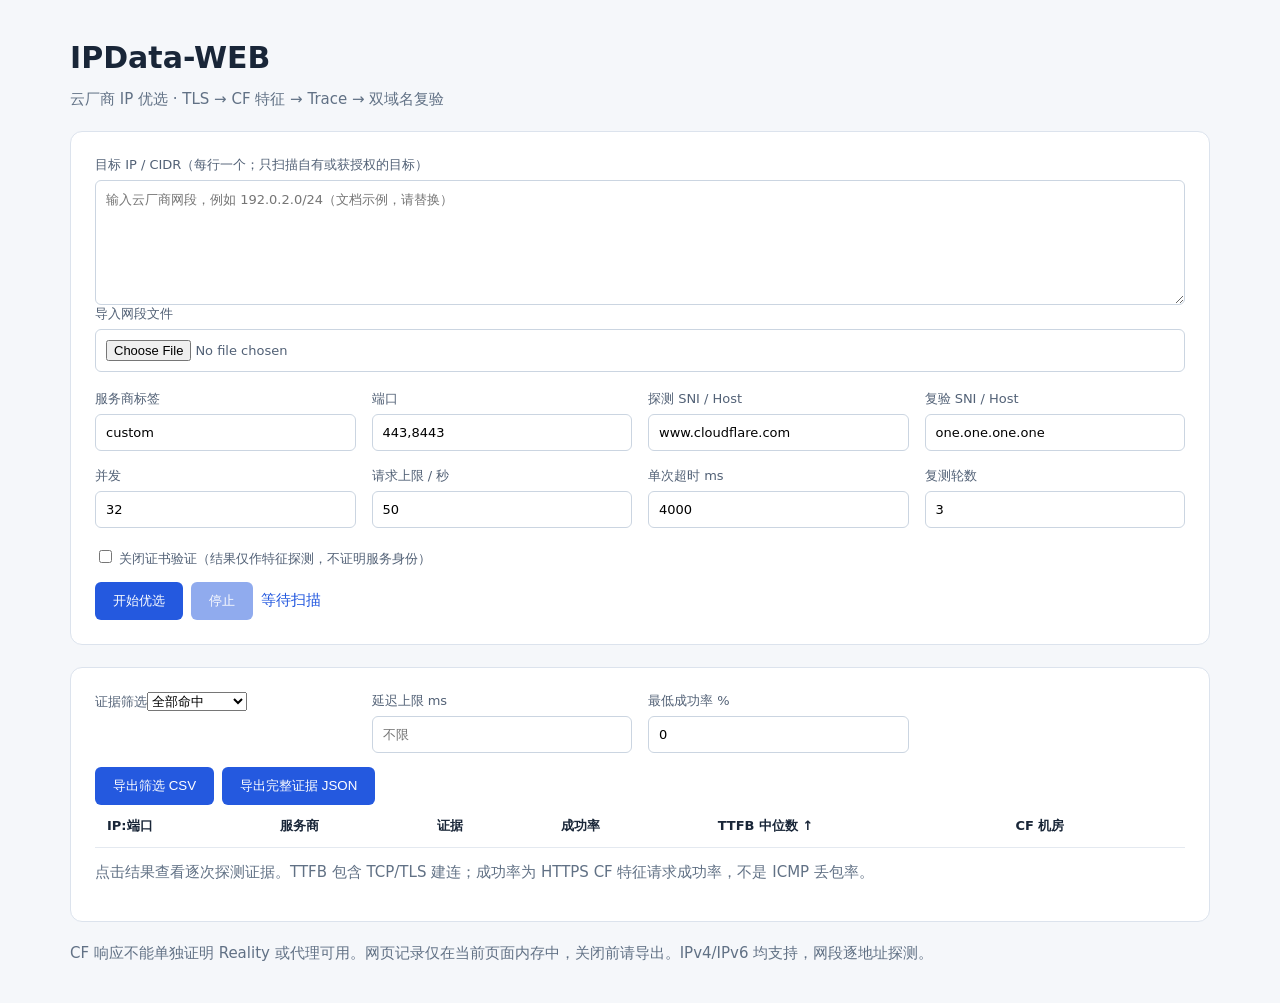
==== combined_refactor/cloud.html @ 5b3b6afc "Build independent Go cloud-provider IP optimizer with TLS CF evidence verification" ====
<!doctype html><html lang="zh-CN"><meta charset="utf-8"><meta name="viewport" content="width=device-width,initial-scale=1"><title>IPData-WEB 云厂商 IP 优选</title><style>
*{box-sizing:border-box}body{margin:0;background:#f5f7fa;color:#192638;font:15px system-ui}main{max-width:1180px;margin:40px auto;padding:0 20px}h1{margin-bottom:8px}p{color:#617185}section{background:white;border:1px solid #dce3ed;border-radius:12px;padding:24px;margin:22px 0}.grid{display:grid;grid-template-columns:repeat(4,1fr);gap:16px}label{display:block;font-size:13px;color:#526176}input,textarea{display:block;width:100%;padding:10px;margin-top:6px;border:1px solid #cbd5e1;border-radius:6px;font:inherit}textarea{height:125px}button{padding:10px 18px;border:0;border-radius:6px;background:#2459df;color:white;margin:14px 8px 0 0;cursor:pointer}button:disabled{opacity:.5;cursor:default}table{width:100%;border-collapse:collapse;font-size:13px}td,th{text-align:left;padding:12px;border-bottom:1px solid #e4e9f0}pre{white-space:pre-wrap;word-break:break-all}#status{color:#2459df} .scroll{overflow:auto}@media(max-width:750px){.grid{grid-template-columns:repeat(2,1fr)}main{margin:20px auto}}
</style><main><h1>IPData-WEB</h1><p>云厂商 IP 优选 · TLS → CF 特征 → Trace → 双域名复验</p><section><form id="form"><label>目标 IP / CIDR（每行一个；只扫描自有或获授权的目标）<textarea id="targets" required placeholder="输入云厂商网段，例如 192.0.2.0/24（文档示例，请替换）"></textarea></label><label>导入网段文件<input type="file" id="file" accept=".txt,.csv"></label><br><div class="grid">
<label>服务商标签<input id="provider" value="custom" list="providers"><datalist id="providers"><option>DMIT</option><option>搬瓦工</option><option>Vultr</option><option>AWS</option><option>Azure</option><option>自定义</option></datalist></label><label>端口<input id="ports" value="443,8443" required></label><label>探测 SNI / Host<input id="sni" value="www.cloudflare.com" required></label><label>复验 SNI / Host<input id="verify_sni" value="one.one.one.one"></label><label>并发<input id="concurrency" type="number" value="32" min="1" max="512"></label><label>请求上限 / 秒<input id="rate" type="number" value="50" min="1" max="2000"></label><label>单次超时 ms<input id="timeout_ms" type="number" value="4000" min="100" max="30000"></label><label>复测轮数<input id="rounds" type="number" value="3" min="1" max="10"></label></div><label style="margin-top:16px"><input style="display:inline;width:auto" id="insecure" type="checkbox"> 关闭证书验证（结果仅作特征探测，不证明服务身份）</label><button id="start">开始优选</button><button type="button" id="stop" disabled>停止</button><span id="status">等待扫描</span></form></section><section><div class="grid"><label>证据筛选<select id="filter"><option value="hits">全部命中</option><option value="dual_verified">双域名确认</option><option value="trace_valid">Trace 有效</option><option value="cf_headers">仅 CF 响应头</option><option value="all">全部记录</option></select></label><label>延迟上限 ms<input id="max" type="number" placeholder="不限"></label><label>最低成功率 %<input id="min" type="number" min="0" max="100" value="0"></label></div><button id="csv">导出筛选 CSV</button><button id="json">导出完整证据 JSON</button><div class="scroll"><table><thead><tr><th>IP:端口</th><th>服务商</th><th>证据</th><th>成功率</th><th>TTFB 中位数 ↑</th><th>CF 机房</th></tr></thead><tbody id="rows"></tbody></table></div><p>点击结果查看逐次探测证据。TTFB 包含 TCP/TLS 建连；成功率为 HTTPS CF 特征请求成功率，不是 ICMP 丢包率。</p><pre id="detail"></pre></section><p>CF 响应不能单独证明 Reality 或代理可用。网页记录仅在当前页面内存中，关闭前请导出。IPv4/IPv6 均支持，网段逐地址探测。</p></main><script>
const $=id=>document.getElementById(id);let data=[],controller,total=0,done=0,hits=0;const names={none:'未命中',cf_headers:'CF 响应头',trace_valid:'Trace 有效',dual_verified:'双域名确认'};
$('file').onchange=async()=>{if($('file').files[0])$('targets').value=await $('file').files[0].text()};
function filtered(){return data.filter(r=>($('filter').value==='all'||($('filter').value==='hits'?r.success>0:r.evidence===$('filter').value))&&(!$('max').value||(r.success>0&&r.median_ms<=+$('max').value))&&r.success/r.rounds*100>=+$('min').value).sort((a,b)=>b.success/b.rounds-a.success/a.rounds||a.median_ms-b.median_ms)}
function render(){const f=filtered();$('rows').replaceChildren();for(const r of f.slice(0,500)){const tr=document.createElement('tr');for(const val of [r.ip.includes(':')?'['+r.ip+']:'+r.port:r.ip+':'+r.port,r.provider,names[r.evidence],Math.round(r.success/r.rounds*100)+'%',r.success?r.median_ms.toFixed(1):'—',r.observations[0]?.colo||'—']){const td=document.createElement('td');td.textContent=val;tr.append(td)}tr.onclick=()=>$('detail').textContent=JSON.stringify(r,null,2);$('rows').append(tr)} }
for(const id of ['filter','max','min'])$(id).oninput=render;
$('stop').onclick=()=>controller?.abort();$('form').onsubmit=async e=>{e.preventDefault();const c={};for(const id of ['targets','ports','sni','verify_sni','provider'])c[id]=$(id).value.trim();for(const id of ['concurrency','rate','timeout_ms','rounds'])c[id]=+$(id).value;c.insecure=$('insecure').checked;controller=new AbortController();$('start').disabled=true;$('stop').disabled=false;data=[];done=hits=0;render();let timer=setInterval(render,1000);try{const res=await fetch('/api/scan',{method:'POST',headers:{'Content-Type':'application/json'},body:JSON.stringify(c),signal:controller.signal});if(!res.ok)throw Error(await res.text());const reader=res.body.getReader(),dec=new TextDecoder();let buf='',finished=false;while(true){const {value,done:end}=await reader.read();if(end)break;buf+=dec.decode(value,{stream:true});let i;while((i=buf.indexOf('\n'))>=0){const r=JSON.parse(buf.slice(0,i));buf=buf.slice(i+1);if(r.total)total=r.total;else if(r.done)finished=true;else{data.push(r);done++;if(r.success)hits++}$('status').textContent=`已测 ${done}/${total} · 命中 ${hits}`}}$('status').textContent+=(finished?' · 完成':' · 连接中断')}catch(e){$('status').textContent=e.name==='AbortError'?`已停止 · 保留 ${data.length} 条记录`:e.message}finally{clearInterval(timer);render();$('start').disabled=false;$('stop').disabled=true}};
function download(text,name,type){const u=URL.createObjectURL(new Blob([text],{type})),a=document.createElement('a');a.href=u;a.download=name;a.click();setTimeout(()=>URL.revokeObjectURL(u),1000)}
$('json').onclick=()=>download(JSON.stringify(data,null,2),'ipdata-evidence.json','application/json');$('csv').onclick=()=>{const q=x=>'"'+String(x).replace(/^[=+@-]/,"'$&").replaceAll('"','""')+'"';const lines=[['ip','port','provider','evidence','success','rounds','median_ms'],...filtered().map(r=>[r.ip,r.port,r.provider,r.evidence,r.success,r.rounds,r.median_ms])];download('\ufeff'+lines.map(r=>r.map(q).join(',')).join('\r\n'),'ipdata-results.csv','text/csv;charset=utf-8')};
</script></html>
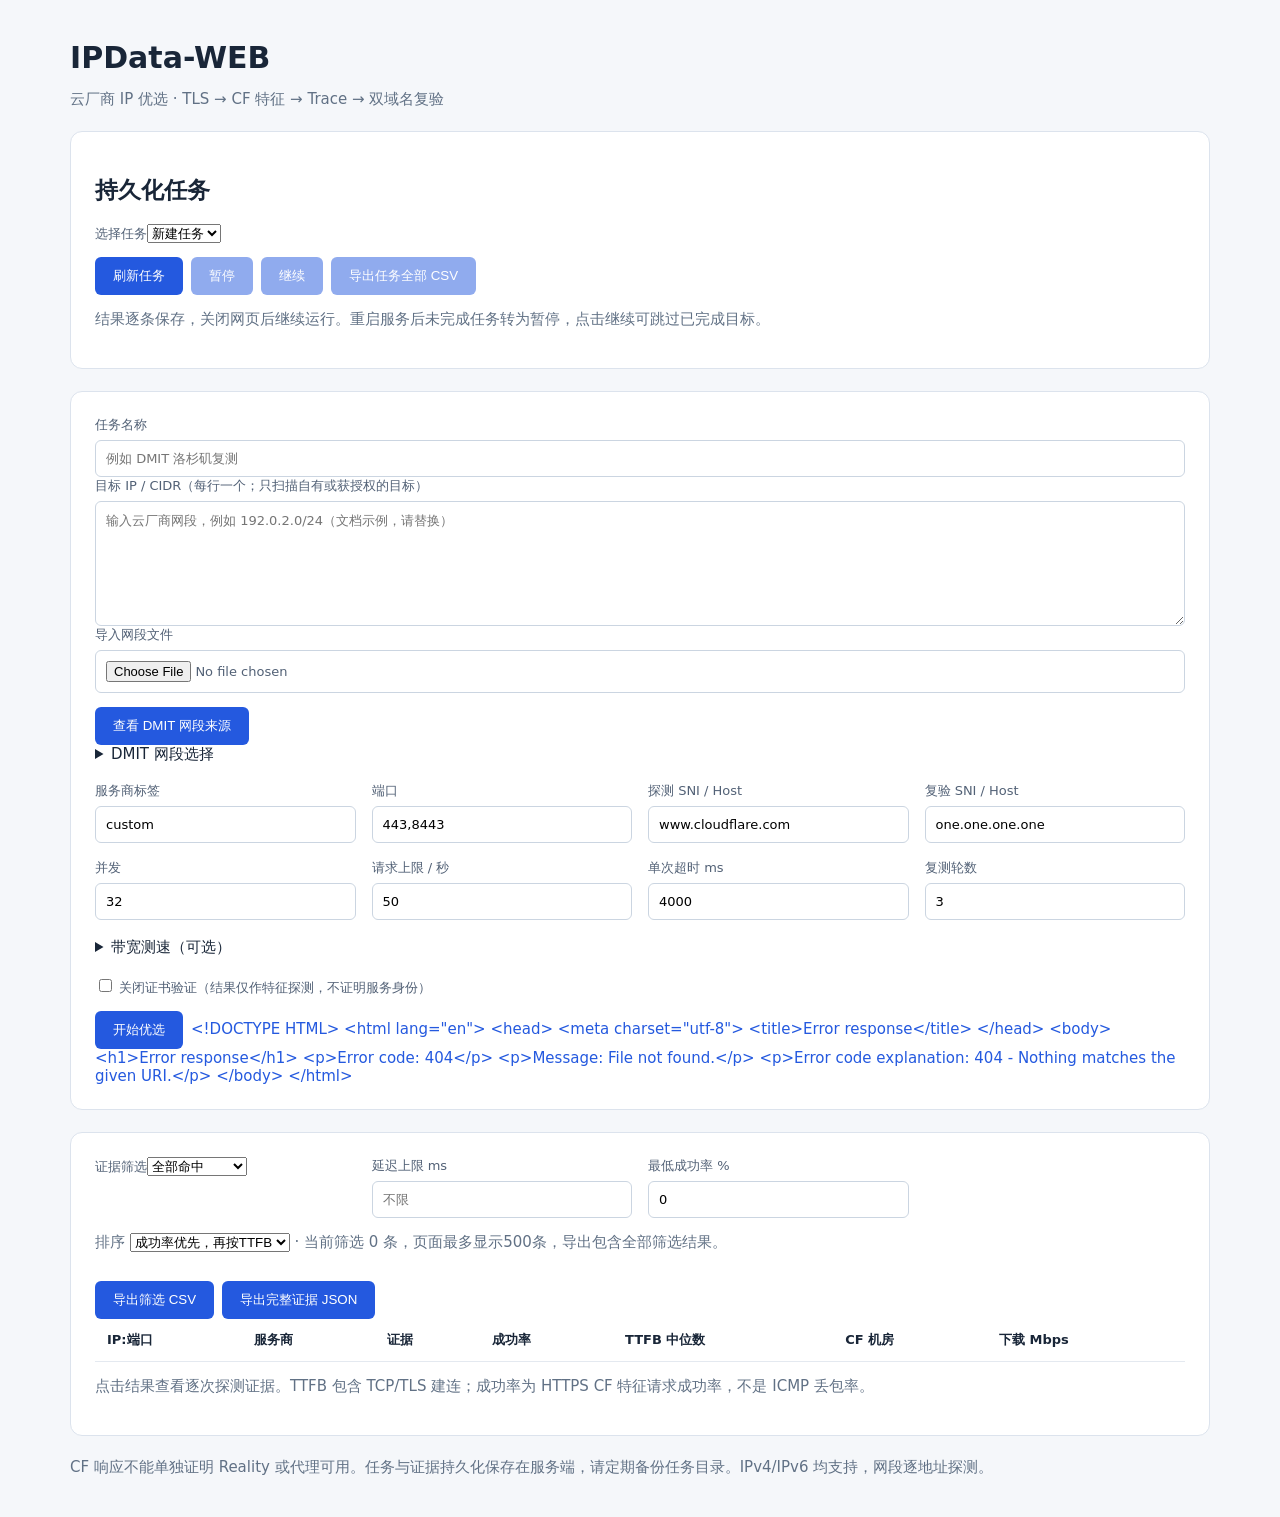
==== commit 834ba47c: "Add durable resumable tasks, bounded bandwidth tests, DMIT prefix sources and live validation report" ====
--- a/combined_refactor/cloud.html
+++ b/combined_refactor/cloud.html
@@ -1,13 +1,28 @@
 <!doctype html><html lang="zh-CN"><meta charset="utf-8"><meta name="viewport" content="width=device-width,initial-scale=1"><title>IPData-WEB 云厂商 IP 优选</title><style>
 *{box-sizing:border-box}body{margin:0;background:#f5f7fa;color:#192638;font:15px system-ui}main{max-width:1180px;margin:40px auto;padding:0 20px}h1{margin-bottom:8px}p{color:#617185}section{background:white;border:1px solid #dce3ed;border-radius:12px;padding:24px;margin:22px 0}.grid{display:grid;grid-template-columns:repeat(4,1fr);gap:16px}label{display:block;font-size:13px;color:#526176}input,textarea{display:block;width:100%;padding:10px;margin-top:6px;border:1px solid #cbd5e1;border-radius:6px;font:inherit}textarea{height:125px}button{padding:10px 18px;border:0;border-radius:6px;background:#2459df;color:white;margin:14px 8px 0 0;cursor:pointer}button:disabled{opacity:.5;cursor:default}table{width:100%;border-collapse:collapse;font-size:13px}td,th{text-align:left;padding:12px;border-bottom:1px solid #e4e9f0}pre{white-space:pre-wrap;word-break:break-all}#status{color:#2459df} .scroll{overflow:auto}@media(max-width:750px){.grid{grid-template-columns:repeat(2,1fr)}main{margin:20px auto}}
-</style><main><h1>IPData-WEB</h1><p>云厂商 IP 优选 · TLS → CF 特征 → Trace → 双域名复验</p><section><form id="form"><label>目标 IP / CIDR（每行一个；只扫描自有或获授权的目标）<textarea id="targets" required placeholder="输入云厂商网段，例如 192.0.2.0/24（文档示例，请替换）"></textarea></label><label>导入网段文件<input type="file" id="file" accept=".txt,.csv"></label><br><div class="grid">
-<label>服务商标签<input id="provider" value="custom" list="providers"><datalist id="providers"><option>DMIT</option><option>搬瓦工</option><option>Vultr</option><option>AWS</option><option>Azure</option><option>自定义</option></datalist></label><label>端口<input id="ports" value="443,8443" required></label><label>探测 SNI / Host<input id="sni" value="www.cloudflare.com" required></label><label>复验 SNI / Host<input id="verify_sni" value="one.one.one.one"></label><label>并发<input id="concurrency" type="number" value="32" min="1" max="512"></label><label>请求上限 / 秒<input id="rate" type="number" value="50" min="1" max="2000"></label><label>单次超时 ms<input id="timeout_ms" type="number" value="4000" min="100" max="30000"></label><label>复测轮数<input id="rounds" type="number" value="3" min="1" max="10"></label></div><label style="margin-top:16px"><input style="display:inline;width:auto" id="insecure" type="checkbox"> 关闭证书验证（结果仅作特征探测，不证明服务身份）</label><button id="start">开始优选</button><button type="button" id="stop" disabled>停止</button><span id="status">等待扫描</span></form></section><section><div class="grid"><label>证据筛选<select id="filter"><option value="hits">全部命中</option><option value="dual_verified">双域名确认</option><option value="trace_valid">Trace 有效</option><option value="cf_headers">仅 CF 响应头</option><option value="all">全部记录</option></select></label><label>延迟上限 ms<input id="max" type="number" placeholder="不限"></label><label>最低成功率 %<input id="min" type="number" min="0" max="100" value="0"></label></div><button id="csv">导出筛选 CSV</button><button id="json">导出完整证据 JSON</button><div class="scroll"><table><thead><tr><th>IP:端口</th><th>服务商</th><th>证据</th><th>成功率</th><th>TTFB 中位数 ↑</th><th>CF 机房</th></tr></thead><tbody id="rows"></tbody></table></div><p>点击结果查看逐次探测证据。TTFB 包含 TCP/TLS 建连；成功率为 HTTPS CF 特征请求成功率，不是 ICMP 丢包率。</p><pre id="detail"></pre></section><p>CF 响应不能单独证明 Reality 或代理可用。网页记录仅在当前页面内存中，关闭前请导出。IPv4/IPv6 均支持，网段逐地址探测。</p></main><script>
-const $=id=>document.getElementById(id);let data=[],controller,total=0,done=0,hits=0;const names={none:'未命中',cf_headers:'CF 响应头',trace_valid:'Trace 有效',dual_verified:'双域名确认'};
+</style><main><h1>IPData-WEB</h1><p>云厂商 IP 优选 · TLS → CF 特征 → Trace → 双域名复验</p><section><h2>持久化任务</h2><label>选择任务<select id="tasks"><option value="">新建任务</option></select></label><button id="refresh">刷新任务</button><button id="pause" disabled>暂停</button><button id="resume" disabled>继续</button><button id="servercsv" disabled>导出任务全部 CSV</button><span id="taskstatus"></span><p>结果逐条保存，关闭网页后继续运行。重启服务后未完成任务转为暂停，点击继续可跳过已完成目标。</p></section><section><form id="form"><label>任务名称<input id="name" placeholder="例如 DMIT 洛杉矶复测"></label><label>目标 IP / CIDR（每行一个；只扫描自有或获授权的目标）<textarea id="targets" required placeholder="输入云厂商网段，例如 192.0.2.0/24（文档示例，请替换）"></textarea></label><label>导入网段文件<input type="file" id="file" accept=".txt,.csv"></label><button type="button" id="dmit">查看 DMIT 网段来源</button><details id="prefixpanel"><summary>DMIT 网段选择</summary><p id="source"></p><div id="prefixes" style="max-height:220px;overflow:auto"></div><button type="button" id="useprefixes">使用选中 IPv4 网段</button><p>仅导入选中项，不会自动开始扫描；单任务最多100000个IP:端口，大范围请分批。IPv6大网段只供来源核对，请输入具体IPv6或小网段。</p></details><br><div class="grid">
+<label>服务商标签<input id="provider" value="custom" list="providers"><datalist id="providers"><option>DMIT</option><option>搬瓦工</option><option>Vultr</option><option>AWS</option><option>Azure</option><option>自定义</option></datalist></label><label>端口<input id="ports" value="443,8443" required></label><label>探测 SNI / Host<input id="sni" value="www.cloudflare.com" required></label><label>复验 SNI / Host<input id="verify_sni" value="one.one.one.one"></label><label>并发<input id="concurrency" type="number" value="32" min="1" max="512"></label><label>请求上限 / 秒<input id="rate" type="number" value="50" min="1" max="2000"></label><label>单次超时 ms<input id="timeout_ms" type="number" value="4000" min="100" max="30000"></label><label>复测轮数<input id="rounds" type="number" value="3" min="1" max="10"></label></div><details style="margin-top:18px"><summary>带宽测速（可选）</summary><p>仅对主域名全部轮次Trace有效的候选下载。测速URL主机名同时作为测速SNI/Host，固定连接候选IP:端口，不走系统代理。</p><div class="grid"><label>HTTPS 下载地址<input id="speed_url" placeholder="https://speed.cloudflare.com/__down?bytes=1048576"></label><label>每个候选下载字节数<input id="speed_bytes" type="number" value="1048576" min="1024" max="33554432"></label><label>测速超时 ms<input id="speed_timeout_ms" type="number" value="10000" min="100" max="60000"></label></div></details><label style="margin-top:16px"><input style="display:inline;width:auto" id="insecure" type="checkbox"> 关闭证书验证（结果仅作特征探测，不证明服务身份）</label><button id="start">开始优选</button><span id="status">等待扫描</span></form></section><section><div class="grid"><label>证据筛选<select id="filter"><option value="hits">全部命中</option><option value="dual_verified">双域名确认</option><option value="trace_valid">Trace 有效</option><option value="cf_headers">仅 CF 响应头</option><option value="all">全部记录</option></select></label><label>延迟上限 ms<input id="max" type="number" placeholder="不限"></label><label>最低成功率 %<input id="min" type="number" min="0" max="100" value="0"></label></div><p>排序 <select id="sort"><option value="latency">成功率优先，再按TTFB</option><option value="speed">带宽从高到低</option></select> · 当前筛选 <span id="resultcount">0</span> 条，页面最多显示500条，导出包含全部筛选结果。</p><button id="csv">导出筛选 CSV</button><button id="json">导出完整证据 JSON</button><div class="scroll"><table><thead><tr><th>IP:端口</th><th>服务商</th><th>证据</th><th>成功率</th><th>TTFB 中位数</th><th>CF 机房</th><th>下载 Mbps</th></tr></thead><tbody id="rows"></tbody></table></div><p>点击结果查看逐次探测证据。TTFB 包含 TCP/TLS 建连；成功率为 HTTPS CF 特征请求成功率，不是 ICMP 丢包率。</p><pre id="detail"></pre></section><p>CF 响应不能单独证明 Reality 或代理可用。任务与证据持久化保存在服务端，请定期备份任务目录。IPv4/IPv6 均支持，网段逐地址探测。</p></main><script>
+const $=id=>document.getElementById(id);let data=[],current='',task=null,polling=false,loading=false;const names={none:'未命中',cf_headers:'CF 响应头',trace_valid:'Trace 有效',dual_verified:'双域名确认'},states={running:'运行中',pausing:'正在暂停',paused:'已暂停',completed:'已完成',failed:'失败'};
+async function request(path,body){const res=await fetch(path,body===undefined?{}:{method:'POST',headers:{'Content-Type':'application/json'},body:JSON.stringify(body)});if(!res.ok)throw Error(await res.text());return res.json()}
+function error(e){$('status').textContent=e.message}
 $('file').onchange=async()=>{if($('file').files[0])$('targets').value=await $('file').files[0].text()};
-function filtered(){return data.filter(r=>($('filter').value==='all'||($('filter').value==='hits'?r.success>0:r.evidence===$('filter').value))&&(!$('max').value||(r.success>0&&r.median_ms<=+$('max').value))&&r.success/r.rounds*100>=+$('min').value).sort((a,b)=>b.success/b.rounds-a.success/a.rounds||a.median_ms-b.median_ms)}
-function render(){const f=filtered();$('rows').replaceChildren();for(const r of f.slice(0,500)){const tr=document.createElement('tr');for(const val of [r.ip.includes(':')?'['+r.ip+']:'+r.port:r.ip+':'+r.port,r.provider,names[r.evidence],Math.round(r.success/r.rounds*100)+'%',r.success?r.median_ms.toFixed(1):'—',r.observations[0]?.colo||'—']){const td=document.createElement('td');td.textContent=val;tr.append(td)}tr.onclick=()=>$('detail').textContent=JSON.stringify(r,null,2);$('rows').append(tr)} }
-for(const id of ['filter','max','min'])$(id).oninput=render;
-$('stop').onclick=()=>controller?.abort();$('form').onsubmit=async e=>{e.preventDefault();const c={};for(const id of ['targets','ports','sni','verify_sni','provider'])c[id]=$(id).value.trim();for(const id of ['concurrency','rate','timeout_ms','rounds'])c[id]=+$(id).value;c.insecure=$('insecure').checked;controller=new AbortController();$('start').disabled=true;$('stop').disabled=false;data=[];done=hits=0;render();let timer=setInterval(render,1000);try{const res=await fetch('/api/scan',{method:'POST',headers:{'Content-Type':'application/json'},body:JSON.stringify(c),signal:controller.signal});if(!res.ok)throw Error(await res.text());const reader=res.body.getReader(),dec=new TextDecoder();let buf='',finished=false;while(true){const {value,done:end}=await reader.read();if(end)break;buf+=dec.decode(value,{stream:true});let i;while((i=buf.indexOf('\n'))>=0){const r=JSON.parse(buf.slice(0,i));buf=buf.slice(i+1);if(r.total)total=r.total;else if(r.done)finished=true;else{data.push(r);done++;if(r.success)hits++}$('status').textContent=`已测 ${done}/${total} · 命中 ${hits}`}}$('status').textContent+=(finished?' · 完成':' · 连接中断')}catch(e){$('status').textContent=e.name==='AbortError'?`已停止 · 保留 ${data.length} 条记录`:e.message}finally{clearInterval(timer);render();$('start').disabled=false;$('stop').disabled=true}};
+function filtered(){return data.filter(r=>($('filter').value==='all'||($('filter').value==='hits'?r.success>0:r.evidence===$('filter').value))&&(!$('max').value||(r.success>0&&r.median_ms<=+$('max').value))&&r.success/r.rounds*100>=+$('min').value).sort((a,b)=>$('sort').value==='speed'?(b.speed?.mbps||0)-(a.speed?.mbps||0)||a.median_ms-b.median_ms:b.success/b.rounds-a.success/a.rounds||a.median_ms-b.median_ms)}
+function render(){const f=filtered();$('resultcount').textContent=f.length;$('rows').replaceChildren();for(const r of f.slice(0,500)){const tr=document.createElement('tr');for(const val of [r.ip.includes(':')?'['+r.ip+']:'+r.port:r.ip+':'+r.port,r.provider,names[r.evidence],Math.round(r.success/r.rounds*100)+'%',r.success?r.median_ms.toFixed(1):'—',r.observations[0]?.colo||'—',r.speed?(r.speed.error?'失败':r.speed.mbps.toFixed(2)):'未测试']){const td=document.createElement('td');td.textContent=val;tr.append(td)}tr.onclick=()=>$('detail').textContent=JSON.stringify(r,null,2);$('rows').append(tr)}}
+for(const id of ['filter','max','min','sort'])$(id).oninput=render;
+async function refreshTasks(){const tasks=await request('/api/tasks');const select=$('tasks');select.replaceChildren(new Option('新建任务',''));for(const t of tasks)select.add(new Option(`${t.name||t.id} · ${states[t.status]||t.status} · ${t.completed}/${t.total}`,t.id));if(current&&!tasks.some(t=>t.id===current)){current='';data=[];localStorage.removeItem('ipdata-task')}select.value=current}
+function showTask(t){if(!task||task.id!==t.id){for(const [k,v]of Object.entries(t.config)){if($(k)){if(k==='insecure')$(k).checked=v;else $(k).value=v}}$('name').value=t.name}task=t;$('pause').disabled=t.status!=='running';$('resume').disabled=!['paused','failed'].includes(t.status);$('servercsv').disabled=false;$('taskstatus').textContent=` ${states[t.status]||t.status} · ${t.completed}/${t.total} · 命中 ${t.hits}`;$('status').textContent=t.error||`已载入 ${data.length}/${t.completed} 条完成记录`}
+async function loadCurrent(){if(polling||!current)return;polling=true;const id=current;try{for(let i=0;i<10;i++){const v=await request(`/api/tasks/${id}?offset=${data.length}&limit=1000`);if(id!==current)return;data.push(...v.results);showTask(v.task);if(data.length>=v.task.completed)break}render()}finally{polling=false}}
+$('tasks').onchange=async()=>{current=$('tasks').value;data=[];task=null;render();localStorage.setItem('ipdata-task',current);if(!current){$('taskstatus').textContent='';$('pause').disabled=$('resume').disabled=$('servercsv').disabled=true;return}try{await loadCurrent()}catch(e){error(e)}};
+$('refresh').onclick=()=>refreshTasks().then(loadCurrent).catch(error);
+$('pause').onclick=async()=>{try{await request(`/api/tasks/${current}/pause`,{});await loadCurrent();await refreshTasks()}catch(e){error(e)}};
+$('resume').onclick=async()=>{try{await request(`/api/tasks/${current}/resume`,{});await loadCurrent();await refreshTasks()}catch(e){error(e)}};
+$('servercsv').onclick=()=>{location.href=`/api/tasks/${current}/export?format=csv`};
+$('form').onsubmit=async e=>{e.preventDefault();if(loading)return;loading=true;$('start').disabled=true;const c={};for(const id of ['targets','ports','sni','verify_sni','provider','speed_url'])c[id]=$(id).value.trim();for(const id of ['concurrency','rate','timeout_ms','rounds','speed_bytes','speed_timeout_ms'])c[id]=+$(id).value;c.insecure=$('insecure').checked;try{const t=await request('/api/tasks',{name:$('name').value,config:c});current=t.id;data=[];render();localStorage.setItem('ipdata-task',current);await refreshTasks();showTask(t);await request(`/api/tasks/${current}/resume`,{});await loadCurrent()}catch(e){error(e)}finally{loading=false;$('start').disabled=false}};
 function download(text,name,type){const u=URL.createObjectURL(new Blob([text],{type})),a=document.createElement('a');a.href=u;a.download=name;a.click();setTimeout(()=>URL.revokeObjectURL(u),1000)}
-$('json').onclick=()=>download(JSON.stringify(data,null,2),'ipdata-evidence.json','application/json');$('csv').onclick=()=>{const q=x=>'"'+String(x).replace(/^[=+@-]/,"'$&").replaceAll('"','""')+'"';const lines=[['ip','port','provider','evidence','success','rounds','median_ms'],...filtered().map(r=>[r.ip,r.port,r.provider,r.evidence,r.success,r.rounds,r.median_ms])];download('\ufeff'+lines.map(r=>r.map(q).join(',')).join('\r\n'),'ipdata-results.csv','text/csv;charset=utf-8')};
+async function loadAll(){if(!current)return;const id=current;while(polling)await new Promise(r=>setTimeout(r,50));polling=true;try{while(true){const v=await request(`/api/tasks/${id}?offset=${data.length}&limit=1000`);if(id!==current)throw Error('任务已切换，请重试导出');data.push(...v.results);showTask(v.task);if(data.length>=v.task.completed)break}render()}finally{polling=false}}
+$('json').onclick=async()=>{try{await loadAll();download(JSON.stringify(data,null,2),'ipdata-evidence.json','application/json')}catch(e){error(e)}};
+$('csv').onclick=async()=>{try{await loadAll();const q=x=>'"'+String(x??'').replace(/^[=+@\-\t\r\n]/,"'$&").replaceAll('"','""')+'"';const lines=[['ip','port','provider','evidence','success','rounds','median_ms','speed_mbps','speed_error'],...filtered().map(r=>[r.ip,r.port,r.provider,r.evidence,r.success,r.rounds,r.median_ms,r.speed?.mbps,r.speed?.error])];download('\ufeff'+lines.map(r=>r.map(q).join(',')).join('\r\n'),'ipdata-results.csv','text/csv;charset=utf-8')}catch(e){error(e)}};
+$('dmit').onclick=async()=>{try{const p=await request('/api/providers/dmit');$('source').textContent=`RIPEstat ${p.asns.map(n=>'AS'+n).join('/')} · 获取于 ${p.fetched_at} · 公告窗口 ${p.query_starttime} 至 ${p.query_endtime} · ${p.merged_v4} IPv4段 / ${p.merged_v6} IPv6段；BGP公告不等于服务器所有权或扫描授权。`;$('prefixes').replaceChildren();for(const n of p.ipv4){const label=document.createElement('label'),input=document.createElement('input');input.type='checkbox';input.value=n;input.style='display:inline;width:auto';label.append(input,document.createTextNode(' '+n));$('prefixes').append(label)}$('prefixpanel').open=true}catch(e){error(e)}};
+$('useprefixes').onclick=()=>{const ns=[...$('prefixes').querySelectorAll('input:checked')].map(i=>i.value);if(!ns.length)return;$('targets').value=ns.join('\n');$('provider').value='DMIT';$('prefixpanel').open=false};
+setInterval(()=>loadCurrent().catch(error),1000);current=localStorage.getItem('ipdata-task')||'';refreshTasks().then(loadCurrent).catch(error);
 </script></html>
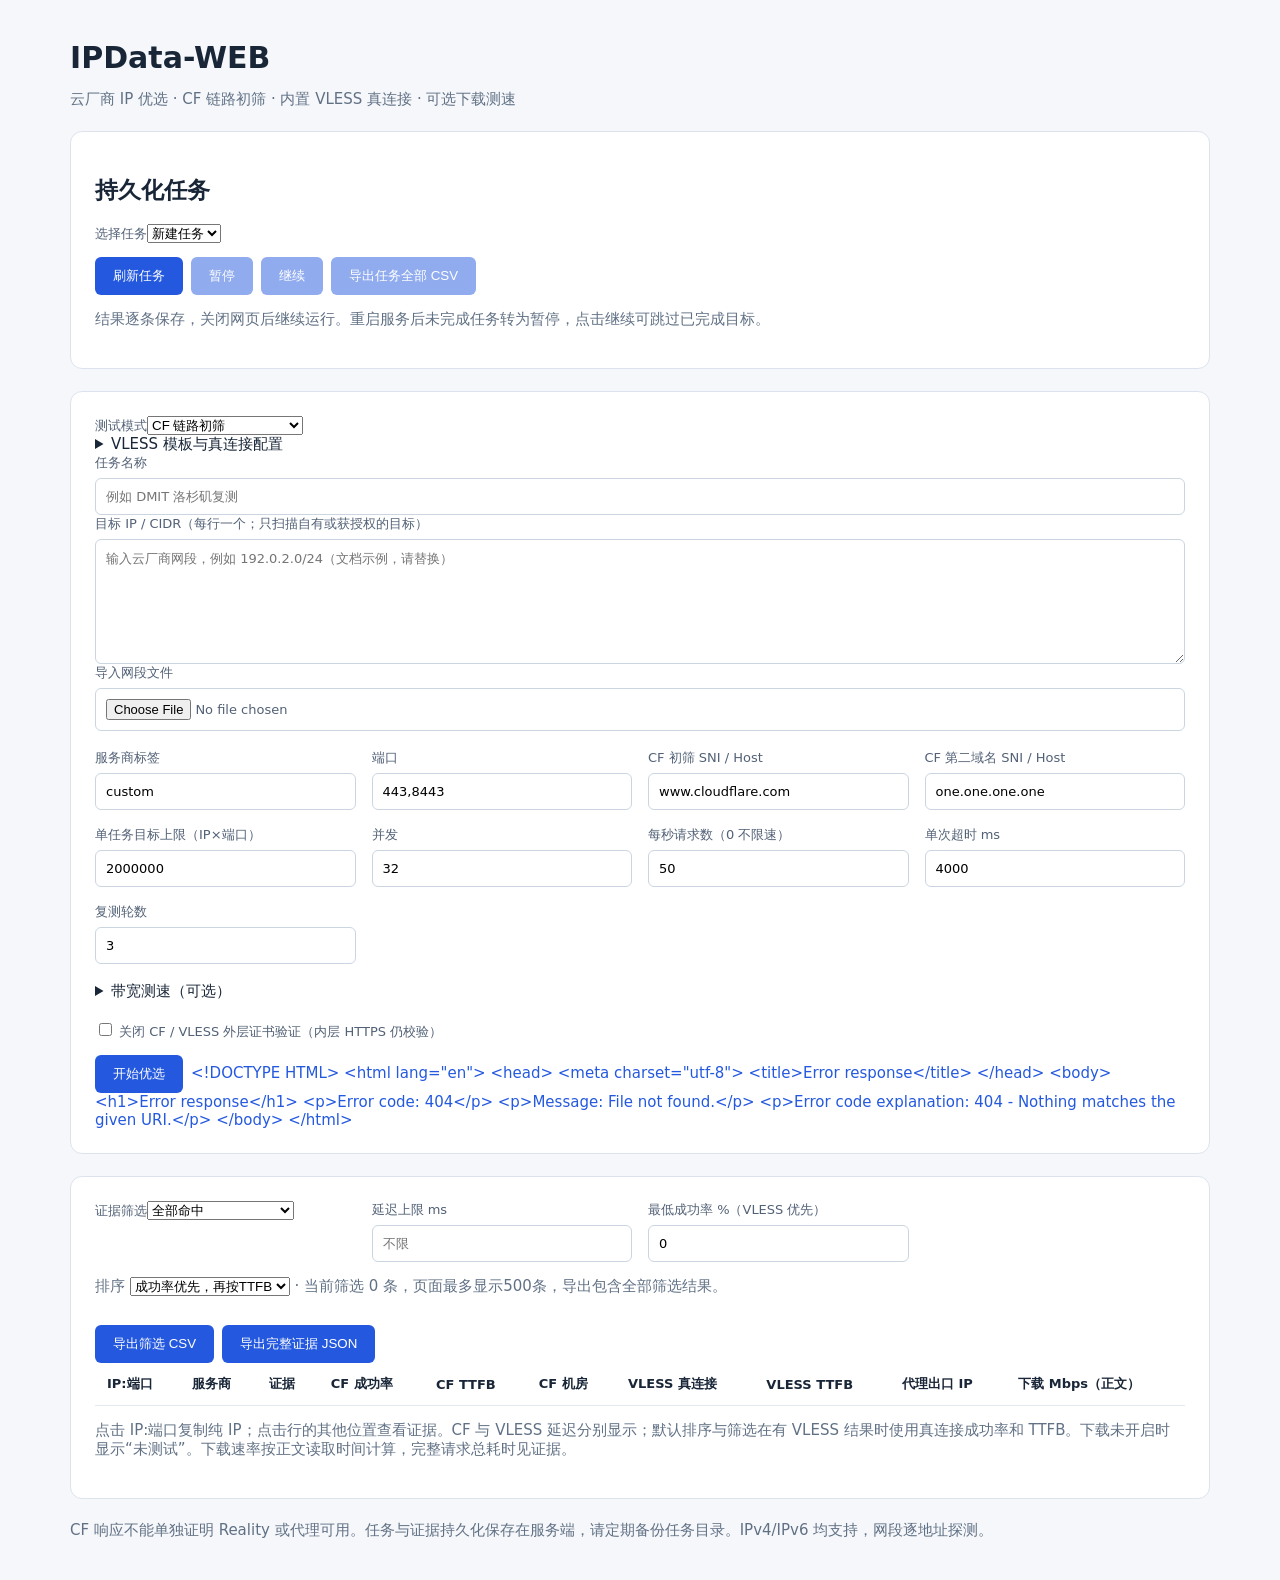
==== commit 363a1e17: "Add built-in VLESS checks, optional proxy speed tests, IP copying and scalable task controls; remove" ====
--- a/combined_refactor/cloud.html
+++ b/combined_refactor/cloud.html
@@ -1,28 +1,35 @@
 <!doctype html><html lang="zh-CN"><meta charset="utf-8"><meta name="viewport" content="width=device-width,initial-scale=1"><title>IPData-WEB 云厂商 IP 优选</title><style>
-*{box-sizing:border-box}body{margin:0;background:#f5f7fa;color:#192638;font:15px system-ui}main{max-width:1180px;margin:40px auto;padding:0 20px}h1{margin-bottom:8px}p{color:#617185}section{background:white;border:1px solid #dce3ed;border-radius:12px;padding:24px;margin:22px 0}.grid{display:grid;grid-template-columns:repeat(4,1fr);gap:16px}label{display:block;font-size:13px;color:#526176}input,textarea{display:block;width:100%;padding:10px;margin-top:6px;border:1px solid #cbd5e1;border-radius:6px;font:inherit}textarea{height:125px}button{padding:10px 18px;border:0;border-radius:6px;background:#2459df;color:white;margin:14px 8px 0 0;cursor:pointer}button:disabled{opacity:.5;cursor:default}table{width:100%;border-collapse:collapse;font-size:13px}td,th{text-align:left;padding:12px;border-bottom:1px solid #e4e9f0}pre{white-space:pre-wrap;word-break:break-all}#status{color:#2459df} .scroll{overflow:auto}@media(max-width:750px){.grid{grid-template-columns:repeat(2,1fr)}main{margin:20px auto}}
-</style><main><h1>IPData-WEB</h1><p>云厂商 IP 优选 · TLS → CF 特征 → Trace → 双域名复验</p><section><h2>持久化任务</h2><label>选择任务<select id="tasks"><option value="">新建任务</option></select></label><button id="refresh">刷新任务</button><button id="pause" disabled>暂停</button><button id="resume" disabled>继续</button><button id="servercsv" disabled>导出任务全部 CSV</button><span id="taskstatus"></span><p>结果逐条保存，关闭网页后继续运行。重启服务后未完成任务转为暂停，点击继续可跳过已完成目标。</p></section><section><form id="form"><label>任务名称<input id="name" placeholder="例如 DMIT 洛杉矶复测"></label><label>目标 IP / CIDR（每行一个；只扫描自有或获授权的目标）<textarea id="targets" required placeholder="输入云厂商网段，例如 192.0.2.0/24（文档示例，请替换）"></textarea></label><label>导入网段文件<input type="file" id="file" accept=".txt,.csv"></label><button type="button" id="dmit">查看 DMIT 网段来源</button><details id="prefixpanel"><summary>DMIT 网段选择</summary><p id="source"></p><div id="prefixes" style="max-height:220px;overflow:auto"></div><button type="button" id="useprefixes">使用选中 IPv4 网段</button><p>仅导入选中项，不会自动开始扫描；单任务最多100000个IP:端口，大范围请分批。IPv6大网段只供来源核对，请输入具体IPv6或小网段。</p></details><br><div class="grid">
-<label>服务商标签<input id="provider" value="custom" list="providers"><datalist id="providers"><option>DMIT</option><option>搬瓦工</option><option>Vultr</option><option>AWS</option><option>Azure</option><option>自定义</option></datalist></label><label>端口<input id="ports" value="443,8443" required></label><label>探测 SNI / Host<input id="sni" value="www.cloudflare.com" required></label><label>复验 SNI / Host<input id="verify_sni" value="one.one.one.one"></label><label>并发<input id="concurrency" type="number" value="32" min="1" max="512"></label><label>请求上限 / 秒<input id="rate" type="number" value="50" min="1" max="2000"></label><label>单次超时 ms<input id="timeout_ms" type="number" value="4000" min="100" max="30000"></label><label>复测轮数<input id="rounds" type="number" value="3" min="1" max="10"></label></div><details style="margin-top:18px"><summary>带宽测速（可选）</summary><p>仅对主域名全部轮次Trace有效的候选下载。测速URL主机名同时作为测速SNI/Host，固定连接候选IP:端口，不走系统代理。</p><div class="grid"><label>HTTPS 下载地址<input id="speed_url" placeholder="https://speed.cloudflare.com/__down?bytes=1048576"></label><label>每个候选下载字节数<input id="speed_bytes" type="number" value="1048576" min="1024" max="33554432"></label><label>测速超时 ms<input id="speed_timeout_ms" type="number" value="10000" min="100" max="60000"></label></div></details><label style="margin-top:16px"><input style="display:inline;width:auto" id="insecure" type="checkbox"> 关闭证书验证（结果仅作特征探测，不证明服务身份）</label><button id="start">开始优选</button><span id="status">等待扫描</span></form></section><section><div class="grid"><label>证据筛选<select id="filter"><option value="hits">全部命中</option><option value="dual_verified">双域名确认</option><option value="trace_valid">Trace 有效</option><option value="cf_headers">仅 CF 响应头</option><option value="all">全部记录</option></select></label><label>延迟上限 ms<input id="max" type="number" placeholder="不限"></label><label>最低成功率 %<input id="min" type="number" min="0" max="100" value="0"></label></div><p>排序 <select id="sort"><option value="latency">成功率优先，再按TTFB</option><option value="speed">带宽从高到低</option></select> · 当前筛选 <span id="resultcount">0</span> 条，页面最多显示500条，导出包含全部筛选结果。</p><button id="csv">导出筛选 CSV</button><button id="json">导出完整证据 JSON</button><div class="scroll"><table><thead><tr><th>IP:端口</th><th>服务商</th><th>证据</th><th>成功率</th><th>TTFB 中位数</th><th>CF 机房</th><th>下载 Mbps</th></tr></thead><tbody id="rows"></tbody></table></div><p>点击结果查看逐次探测证据。TTFB 包含 TCP/TLS 建连；成功率为 HTTPS CF 特征请求成功率，不是 ICMP 丢包率。</p><pre id="detail"></pre></section><p>CF 响应不能单独证明 Reality 或代理可用。任务与证据持久化保存在服务端，请定期备份任务目录。IPv4/IPv6 均支持，网段逐地址探测。</p></main><script>
-const $=id=>document.getElementById(id);let data=[],current='',task=null,polling=false,loading=false;const names={none:'未命中',cf_headers:'CF 响应头',trace_valid:'Trace 有效',dual_verified:'双域名确认'},states={running:'运行中',pausing:'正在暂停',paused:'已暂停',completed:'已完成',failed:'失败'};
+*{box-sizing:border-box}body{margin:0;background:#f5f7fa;color:#192638;font:15px system-ui}main{max-width:1180px;margin:40px auto;padding:0 20px}h1{margin-bottom:8px}p{color:#617185}section{background:white;border:1px solid #dce3ed;border-radius:12px;padding:24px;margin:22px 0}.grid{display:grid;grid-template-columns:repeat(4,1fr);gap:16px}label{display:block;font-size:13px;color:#526176}input,textarea{display:block;width:100%;padding:10px;margin-top:6px;border:1px solid #cbd5e1;border-radius:6px;font:inherit}textarea{height:125px}button{padding:10px 18px;border:0;border-radius:6px;background:#2459df;color:white;margin:14px 8px 0 0;cursor:pointer}button:disabled{opacity:.5;cursor:default}table{width:100%;border-collapse:collapse;font-size:13px}td,th{text-align:left;padding:12px;border-bottom:1px solid #e4e9f0}pre{white-space:pre-wrap;word-break:break-all}#status{color:#2459df} .copy-ip{background:transparent;color:#2459df;margin:0;padding:0;text-align:left;white-space:nowrap;font:inherit}.copy-ip:hover{text-decoration:underline}.copy-ip:focus-visible{outline:2px solid #2459df;outline-offset:4px}#toast{position:fixed;bottom:24px;left:50%;transform:translateX(-50%);background:#192638;color:white;padding:12px 20px;border-radius:8px;z-index:10}#toast:empty{display:none}.scroll{overflow:auto}@media(max-width:750px){.grid{grid-template-columns:repeat(2,1fr)}main{margin:20px auto}}
+</style><main><h1>IPData-WEB</h1><p>云厂商 IP 优选 · CF 链路初筛 · 内置 VLESS 真连接 · 可选下载测速</p><section><h2>持久化任务</h2><label>选择任务<select id="tasks"><option value="">新建任务</option></select></label><button id="refresh">刷新任务</button><button id="pause" disabled>暂停</button><button id="resume" disabled>继续</button><button id="servercsv" disabled>导出任务全部 CSV</button><span id="taskstatus"></span><p>结果逐条保存，关闭网页后继续运行。重启服务后未完成任务转为暂停，点击继续可跳过已完成目标。</p></section><section><form id="form"><label>测试模式<select id="mode"><option value="cf">CF 链路初筛</option><option value="combined">CF 初筛后验证 VLESS</option><option value="vless">仅测 VLESS 真连接</option></select></label><details id="nodepanel"><summary>VLESS 模板与真连接配置</summary><label>VLESS 分享链接<input type="password" id="vless_template" autocomplete="off" spellcheck="false" placeholder="vless://…（支持 WS+TLS / TCP+TLS）"></label><p id="templatehelp">仅替换候选 IP/端口，保留 UUID、SNI、Host 和路径。候选入口与模板出口无需同地区。模板随任务保存在本机任务目录用于续扫；列表和结果导出不返回凭据。</p><div class="grid"><label>通道内 HTTPS 测试地址<input id="node_check_url" value="https://www.cloudflare.com/cdn-cgi/trace"></label><label>每轮真连接超时 ms<input id="node_timeout_ms" type="number" value="10000" min="100" max="60000"></label></div><p>CF 初筛和第二域名与节点模板分开；VLESS 真连接自动使用模板中的 SNI/Host。内层 HTTPS 始终校验证书。暂不支持 Reality、Vision、gRPC、指纹模拟或 WS early data。</p></details><label>任务名称<input id="name" placeholder="例如 DMIT 洛杉矶复测"></label><label>目标 IP / CIDR（每行一个；只扫描自有或获授权的目标）<textarea id="targets" required placeholder="输入云厂商网段，例如 192.0.2.0/24（文档示例，请替换）"></textarea></label><label>导入网段文件<input type="file" id="file" accept=".txt,.csv"></label><br><div class="grid">
+<label>服务商标签<input id="provider" value="custom" list="providers"><datalist id="providers"><option>DMIT</option><option>搬瓦工</option><option>Vultr</option><option>AWS</option><option>Azure</option><option>自定义</option></datalist></label><label>端口<input id="ports" value="443,8443" required></label><label>CF 初筛 SNI / Host<input id="sni" value="www.cloudflare.com" required></label><label>CF 第二域名 SNI / Host<input id="verify_sni" value="one.one.one.one"></label><label>单任务目标上限（IP×端口）<input id="max_targets" type="number" value="2000000" min="1"></label><label>并发<input id="concurrency" type="number" value="32" min="1"></label><label>每秒请求数（0 不限速）<input id="rate" type="number" value="50" min="0"></label><label>单次超时 ms<input id="timeout_ms" type="number" value="4000" min="100" max="30000"></label><label>复测轮数<input id="rounds" type="number" value="3" min="1" max="10"></label></div><details style="margin-top:18px"><summary>带宽测速（可选）</summary><label><input id="speed_enabled" type="checkbox" style="display:inline;width:auto"> 启用下载测速</label><p>不勾选时只验证连通性，不下载测速文件。CF 模式测候选 HTTPS 链路；VLESS 模式的下载通过模板通道，保留原模板 SNI/Host/路径，不走现有系统代理。</p><div class="grid"><label>HTTPS 下载地址<input id="speed_url" value="https://speed.cloudflare.com/__down?bytes=1048576"></label><label>每个候选下载字节数<input id="speed_bytes" type="number" value="1048576" min="1024" max="33554432"></label><label>测速超时 ms<input id="speed_timeout_ms" type="number" value="10000" min="100" max="60000"></label></div></details><label style="margin-top:16px"><input style="display:inline;width:auto" id="insecure" type="checkbox"> 关闭 CF / VLESS 外层证书验证（内层 HTTPS 仍校验）</label><button id="start">开始优选</button><span id="status">等待扫描</span></form></section><section><div class="grid"><label>证据筛选<select id="filter"><option value="hits">全部命中</option><option value="dual_verified">双域名确认</option><option value="trace_valid">Trace 有效</option><option value="cf_headers">仅 CF 响应头</option><option value="node_ok">VLESS 全部轮次通过</option><option value="node_failed">VLESS 全部轮次失败</option><option value="all">全部记录</option></select></label><label>延迟上限 ms<input id="max" type="number" placeholder="不限"></label><label>最低成功率 %（VLESS 优先）<input id="min" type="number" min="0" max="100" value="0"></label></div><p>排序 <select id="sort"><option value="latency">成功率优先，再按TTFB</option><option value="speed">带宽从高到低</option></select> · 当前筛选 <span id="resultcount">0</span> 条，页面最多显示500条，导出包含全部筛选结果。</p><button id="csv">导出筛选 CSV</button><button id="json">导出完整证据 JSON</button><div class="scroll"><table><thead><tr><th>IP:端口</th><th>服务商</th><th>证据</th><th>CF 成功率</th><th>CF TTFB</th><th>CF 机房</th><th>VLESS 真连接</th><th>VLESS TTFB</th><th>代理出口 IP</th><th>下载 Mbps（正文）</th></tr></thead><tbody id="rows"></tbody></table></div><p>点击 IP:端口复制纯 IP；点击行的其他位置查看证据。CF 与 VLESS 延迟分别显示；默认排序与筛选在有 VLESS 结果时使用真连接成功率和 TTFB。下载未开启时显示“未测试”。下载速率按正文读取时间计算，完整请求总耗时见证据。</p><pre id="detail"></pre></section><p>CF 响应不能单独证明 Reality 或代理可用。任务与证据持久化保存在服务端，请定期备份任务目录。IPv4/IPv6 均支持，网段逐地址探测。</p></main><div id="toast" role="status" aria-live="polite"></div><script>
+const $=id=>document.getElementById(id);let data=[],current='',task=null,polling=false,loading=false;const names={none:'未命中',cf_headers:'CF 响应头',trace_valid:'Trace 有效',dual_verified:'双域名确认',not_run:'CF 未测'},states={running:'运行中',pausing:'正在暂停',paused:'已暂停',completed:'已完成',failed:'失败'};
 async function request(path,body){const res=await fetch(path,body===undefined?{}:{method:'POST',headers:{'Content-Type':'application/json'},body:JSON.stringify(body)});if(!res.ok)throw Error(await res.text());return res.json()}
 function error(e){$('status').textContent=e.message}
 $('file').onchange=async()=>{if($('file').files[0])$('targets').value=await $('file').files[0].text()};
-function filtered(){return data.filter(r=>($('filter').value==='all'||($('filter').value==='hits'?r.success>0:r.evidence===$('filter').value))&&(!$('max').value||(r.success>0&&r.median_ms<=+$('max').value))&&r.success/r.rounds*100>=+$('min').value).sort((a,b)=>$('sort').value==='speed'?(b.speed?.mbps||0)-(a.speed?.mbps||0)||a.median_ms-b.median_ms:b.success/b.rounds-a.success/a.rounds||a.median_ms-b.median_ms)}
-function render(){const f=filtered();$('resultcount').textContent=f.length;$('rows').replaceChildren();for(const r of f.slice(0,500)){const tr=document.createElement('tr');for(const val of [r.ip.includes(':')?'['+r.ip+']:'+r.port:r.ip+':'+r.port,r.provider,names[r.evidence],Math.round(r.success/r.rounds*100)+'%',r.success?r.median_ms.toFixed(1):'—',r.observations[0]?.colo||'—',r.speed?(r.speed.error?'失败':r.speed.mbps.toFixed(2)):'未测试']){const td=document.createElement('td');td.textContent=val;tr.append(td)}tr.onclick=()=>$('detail').textContent=JSON.stringify(r,null,2);$('rows').append(tr)}}
+function success(r){return r.vless?r.vless.success:r.success}
+function ratio(r){return r.vless?r.vless.success/r.vless.rounds:r.success/r.rounds}
+function latency(r){return r.vless?r.vless.median_ms:r.median_ms}
+function filtered(){return data.filter(r=>($('filter').value==='all'||($('filter').value==='hits'?success(r)>0:$('filter').value==='node_ok'?r.vless?.success>0&&r.vless.success===r.vless.rounds:$('filter').value==='node_failed'?r.vless?.success===0:r.evidence===$('filter').value))&&(!$('max').value||(success(r)>0&&latency(r)<=+$('max').value))&&ratio(r)*100>=+$('min').value).sort((a,b)=>$('sort').value==='speed'?(b.speed?.mbps||0)-(a.speed?.mbps||0)||latency(a)-latency(b):ratio(b)-ratio(a)||latency(a)-latency(b))}
+let toastTimer;
+function fallbackCopy(text){const input=document.createElement('textarea');input.value=text;input.style='position:fixed;left:-9999px';document.body.append(input);input.select();let ok=false;try{ok=document.execCommand('copy')}finally{input.remove()}if(!ok)throw Error('复制失败，请手动复制该 IP')}
+async function copyIP(ip){try{try{if(navigator.clipboard&&window.isSecureContext)await navigator.clipboard.writeText(ip);else fallbackCopy(ip)}catch(e){fallbackCopy(ip)}$('toast').textContent='已复制 IP：'+ip}catch(e){$('toast').textContent=e.message}clearTimeout(toastTimer);toastTimer=setTimeout(()=>$('toast').textContent='',3000)}
+function render(){const f=filtered();$('resultcount').textContent=f.length;$('rows').replaceChildren();for(const r of f.slice(0,500)){const tr=document.createElement('tr'),address=document.createElement('td'),copy=document.createElement('button');copy.type='button';copy.className='copy-ip';copy.textContent=r.ip.includes(':')?'['+r.ip+']:'+r.port:r.ip+':'+r.port;copy.title='点击复制 IP：'+r.ip;copy.onclick=e=>{e.stopPropagation();copyIP(r.ip)};address.append(copy);tr.append(address);const nr=r.vless,nodeState=nr?(nr.success===nr.rounds?'通过':nr.success>0?'部分通过':'失败')+` ${nr.success}/${nr.rounds}`:'未测试';const exit=nr?.observations.find(o=>!o.error&&o.exit_ip)?.exit_ip||'—';for(const val of [r.provider,names[r.evidence]||r.evidence,r.evidence==='not_run'?'—':Math.round(r.success/r.rounds*100)+'%',r.success?r.median_ms.toFixed(1):'—',r.observations[0]?.colo||'—',nodeState,nr?.success?nr.median_ms.toFixed(1)+' ms':'—',exit,r.speed?(r.speed.error?'失败':r.speed.mbps.toFixed(2)+(r.speed.via==='vless'?'（VLESS）':'（HTTPS）')):'未测试']){const td=document.createElement('td');td.textContent=val;tr.append(td)}tr.onclick=()=>$('detail').textContent=JSON.stringify(r,null,2);$('rows').append(tr)}}
+function formMode(){const need=$('mode').value!=='cf';$('nodepanel').open=need;$('vless_template').disabled=!need;$('vless_template').required=need;for(const id of ['sni','verify_sni'])$(id).disabled=$('mode').value==='vless';$('sni').required=$('mode').value!=='vless';for(const id of ['speed_url','speed_bytes','speed_timeout_ms'])$(id).disabled=!$('speed_enabled').checked}
+$('mode').onchange=formMode;$('speed_enabled').onchange=formMode;
+$('speed_bytes').onchange=()=>{try{const u=new URL($('speed_url').value);if(u.hostname==='speed.cloudflare.com'&&u.pathname==='/__down'){u.searchParams.set('bytes',$('speed_bytes').value);$('speed_url').value=u.toString()}}catch(e){}};
 for(const id of ['filter','max','min','sort'])$(id).oninput=render;
 async function refreshTasks(){const tasks=await request('/api/tasks');const select=$('tasks');select.replaceChildren(new Option('新建任务',''));for(const t of tasks)select.add(new Option(`${t.name||t.id} · ${states[t.status]||t.status} · ${t.completed}/${t.total}`,t.id));if(current&&!tasks.some(t=>t.id===current)){current='';data=[];localStorage.removeItem('ipdata-task')}select.value=current}
-function showTask(t){if(!task||task.id!==t.id){for(const [k,v]of Object.entries(t.config)){if($(k)){if(k==='insecure')$(k).checked=v;else $(k).value=v}}$('name').value=t.name}task=t;$('pause').disabled=t.status!=='running';$('resume').disabled=!['paused','failed'].includes(t.status);$('servercsv').disabled=false;$('taskstatus').textContent=` ${states[t.status]||t.status} · ${t.completed}/${t.total} · 命中 ${t.hits}`;$('status').textContent=t.error||`已载入 ${data.length}/${t.completed} 条完成记录`}
+function showTask(t){if(!task||task.id!==t.id){for(const [k,v]of Object.entries(t.config)){if($(k)){if(['insecure','speed_enabled'].includes(k))$(k).checked=v;else $(k).value=v}}$('name').value=t.name;$('mode').value=t.config.mode||'cf';$('speed_enabled').checked=t.config.speed_enabled??!!t.config.speed_url;$('vless_template').value='';$('templatehelp').textContent=t.has_vless_template?'此任务已保存模板，继续扫描不必重新输入；创建新任务需再次粘贴。模板在本机任务文件中保存，导出不包含凭据。':'仅替换候选 IP/端口，保留模板 UUID、SNI、Host 与路径；入口和出口无需同地区。模板仅在本机任务目录保存用于续扫。';formMode()}task=t;$('pause').disabled=t.status!=='running';$('resume').disabled=!['paused','failed'].includes(t.status);$('servercsv').disabled=false;$('taskstatus').textContent=` ${states[t.status]||t.status} · ${t.completed}/${t.total} · 命中 ${t.hits}`;$('status').textContent=t.error||`已载入 ${data.length}/${t.completed} 条完成记录`}
 async function loadCurrent(){if(polling||!current)return;polling=true;const id=current;try{for(let i=0;i<10;i++){const v=await request(`/api/tasks/${id}?offset=${data.length}&limit=1000`);if(id!==current)return;data.push(...v.results);showTask(v.task);if(data.length>=v.task.completed)break}render()}finally{polling=false}}
 $('tasks').onchange=async()=>{current=$('tasks').value;data=[];task=null;render();localStorage.setItem('ipdata-task',current);if(!current){$('taskstatus').textContent='';$('pause').disabled=$('resume').disabled=$('servercsv').disabled=true;return}try{await loadCurrent()}catch(e){error(e)}};
 $('refresh').onclick=()=>refreshTasks().then(loadCurrent).catch(error);
 $('pause').onclick=async()=>{try{await request(`/api/tasks/${current}/pause`,{});await loadCurrent();await refreshTasks()}catch(e){error(e)}};
 $('resume').onclick=async()=>{try{await request(`/api/tasks/${current}/resume`,{});await loadCurrent();await refreshTasks()}catch(e){error(e)}};
 $('servercsv').onclick=()=>{location.href=`/api/tasks/${current}/export?format=csv`};
-$('form').onsubmit=async e=>{e.preventDefault();if(loading)return;loading=true;$('start').disabled=true;const c={};for(const id of ['targets','ports','sni','verify_sni','provider','speed_url'])c[id]=$(id).value.trim();for(const id of ['concurrency','rate','timeout_ms','rounds','speed_bytes','speed_timeout_ms'])c[id]=+$(id).value;c.insecure=$('insecure').checked;try{const t=await request('/api/tasks',{name:$('name').value,config:c});current=t.id;data=[];render();localStorage.setItem('ipdata-task',current);await refreshTasks();showTask(t);await request(`/api/tasks/${current}/resume`,{});await loadCurrent()}catch(e){error(e)}finally{loading=false;$('start').disabled=false}};
+$('form').onsubmit=async e=>{e.preventDefault();if(loading)return;loading=true;$('start').disabled=true;const c={};for(const id of ['targets','ports','sni','verify_sni','provider','speed_url','mode','node_check_url'])c[id]=$(id).value.trim();for(const id of ['concurrency','rate','timeout_ms','rounds','speed_bytes','speed_timeout_ms','node_timeout_ms','max_targets'])c[id]=+$(id).value;c.insecure=$('insecure').checked;c.speed_enabled=$('speed_enabled').checked;c.vless_template=c.mode==='cf'?'':$('vless_template').value.trim();try{const t=await request('/api/tasks',{name:$('name').value,config:c});current=t.id;$('vless_template').value='';data=[];render();localStorage.setItem('ipdata-task',current);await refreshTasks();showTask(t);await request(`/api/tasks/${current}/resume`,{});await loadCurrent()}catch(e){error(e)}finally{loading=false;$('start').disabled=false}};
 function download(text,name,type){const u=URL.createObjectURL(new Blob([text],{type})),a=document.createElement('a');a.href=u;a.download=name;a.click();setTimeout(()=>URL.revokeObjectURL(u),1000)}
 async function loadAll(){if(!current)return;const id=current;while(polling)await new Promise(r=>setTimeout(r,50));polling=true;try{while(true){const v=await request(`/api/tasks/${id}?offset=${data.length}&limit=1000`);if(id!==current)throw Error('任务已切换，请重试导出');data.push(...v.results);showTask(v.task);if(data.length>=v.task.completed)break}render()}finally{polling=false}}
 $('json').onclick=async()=>{try{await loadAll();download(JSON.stringify(data,null,2),'ipdata-evidence.json','application/json')}catch(e){error(e)}};
-$('csv').onclick=async()=>{try{await loadAll();const q=x=>'"'+String(x??'').replace(/^[=+@\-\t\r\n]/,"'$&").replaceAll('"','""')+'"';const lines=[['ip','port','provider','evidence','success','rounds','median_ms','speed_mbps','speed_error'],...filtered().map(r=>[r.ip,r.port,r.provider,r.evidence,r.success,r.rounds,r.median_ms,r.speed?.mbps,r.speed?.error])];download('\ufeff'+lines.map(r=>r.map(q).join(',')).join('\r\n'),'ipdata-results.csv','text/csv;charset=utf-8')}catch(e){error(e)}};
-$('dmit').onclick=async()=>{try{const p=await request('/api/providers/dmit');$('source').textContent=`RIPEstat ${p.asns.map(n=>'AS'+n).join('/')} · 获取于 ${p.fetched_at} · 公告窗口 ${p.query_starttime} 至 ${p.query_endtime} · ${p.merged_v4} IPv4段 / ${p.merged_v6} IPv6段；BGP公告不等于服务器所有权或扫描授权。`;$('prefixes').replaceChildren();for(const n of p.ipv4){const label=document.createElement('label'),input=document.createElement('input');input.type='checkbox';input.value=n;input.style='display:inline;width:auto';label.append(input,document.createTextNode(' '+n));$('prefixes').append(label)}$('prefixpanel').open=true}catch(e){error(e)}};
-$('useprefixes').onclick=()=>{const ns=[...$('prefixes').querySelectorAll('input:checked')].map(i=>i.value);if(!ns.length)return;$('targets').value=ns.join('\n');$('provider').value='DMIT';$('prefixpanel').open=false};
-setInterval(()=>loadCurrent().catch(error),1000);current=localStorage.getItem('ipdata-task')||'';refreshTasks().then(loadCurrent).catch(error);
+$('csv').onclick=async()=>{try{await loadAll();const q=x=>'"'+String(x??'').replace(/^[=+@\-\t\r\n]/,"'$&").replaceAll('"','""')+'"';const lines=[['ip','port','provider','evidence','success','rounds','median_ms','speed_mbps','speed_error','speed_via','vless_success','vless_rounds','vless_median_ms'],...filtered().map(r=>[r.ip,r.port,r.provider,r.evidence,r.success,r.rounds,r.median_ms,r.speed?.mbps,r.speed?.error,r.speed?.via,r.vless?.success,r.vless?.rounds,r.vless?.median_ms])];download('\ufeff'+lines.map(r=>r.map(q).join(',')).join('\r\n'),'ipdata-results.csv','text/csv;charset=utf-8')}catch(e){error(e)}};
+formMode();setInterval(()=>loadCurrent().catch(error),1000);current=localStorage.getItem('ipdata-task')||'';refreshTasks().then(loadCurrent).catch(error);
 </script></html>
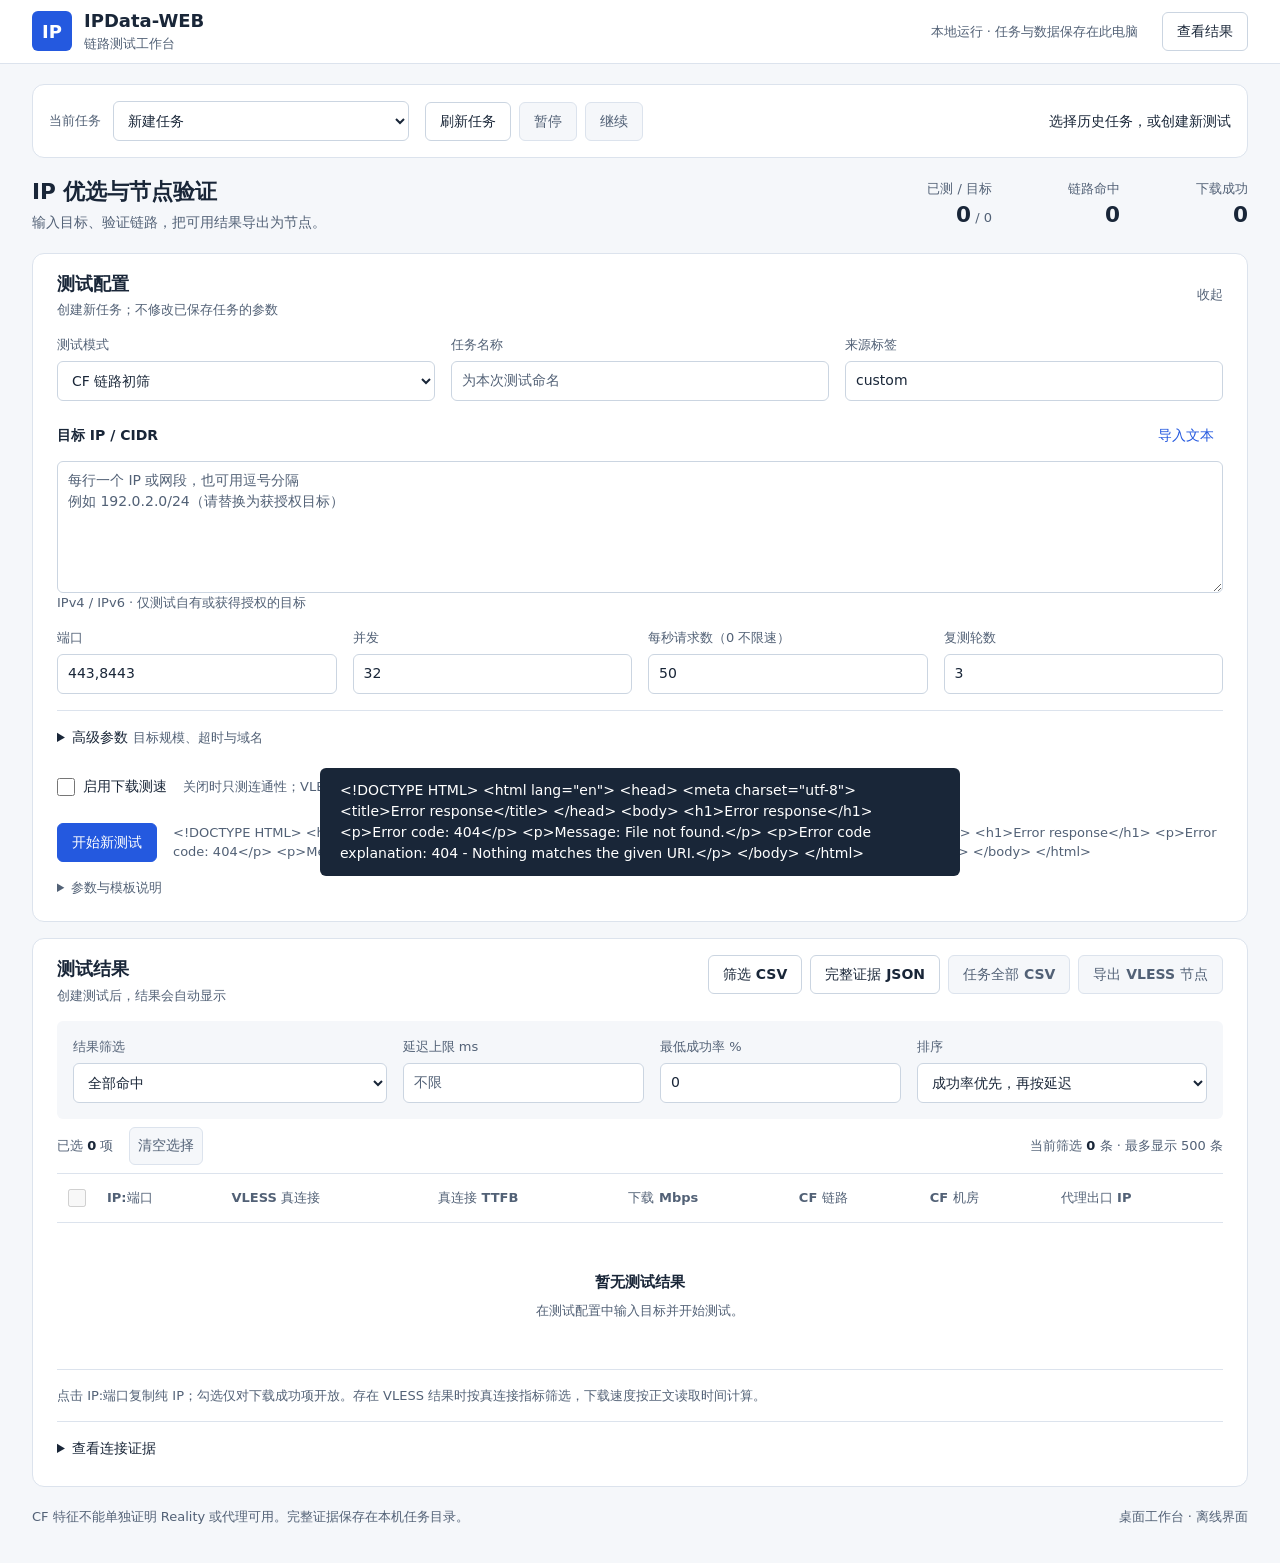
==== commit cb651600: "feat: desktop workspace and bulk VLESS node export" ====
--- a/combined_refactor/cloud.html
+++ b/combined_refactor/cloud.html
@@ -1,35 +1,25 @@
-<!doctype html><html lang="zh-CN"><meta charset="utf-8"><meta name="viewport" content="width=device-width,initial-scale=1"><title>IPData-WEB 云厂商 IP 优选</title><style>
-*{box-sizing:border-box}body{margin:0;background:#f5f7fa;color:#192638;font:15px system-ui}main{max-width:1180px;margin:40px auto;padding:0 20px}h1{margin-bottom:8px}p{color:#617185}section{background:white;border:1px solid #dce3ed;border-radius:12px;padding:24px;margin:22px 0}.grid{display:grid;grid-template-columns:repeat(4,1fr);gap:16px}label{display:block;font-size:13px;color:#526176}input,textarea{display:block;width:100%;padding:10px;margin-top:6px;border:1px solid #cbd5e1;border-radius:6px;font:inherit}textarea{height:125px}button{padding:10px 18px;border:0;border-radius:6px;background:#2459df;color:white;margin:14px 8px 0 0;cursor:pointer}button:disabled{opacity:.5;cursor:default}table{width:100%;border-collapse:collapse;font-size:13px}td,th{text-align:left;padding:12px;border-bottom:1px solid #e4e9f0}pre{white-space:pre-wrap;word-break:break-all}#status{color:#2459df} .copy-ip{background:transparent;color:#2459df;margin:0;padding:0;text-align:left;white-space:nowrap;font:inherit}.copy-ip:hover{text-decoration:underline}.copy-ip:focus-visible{outline:2px solid #2459df;outline-offset:4px}#toast{position:fixed;bottom:24px;left:50%;transform:translateX(-50%);background:#192638;color:white;padding:12px 20px;border-radius:8px;z-index:10}#toast:empty{display:none}.scroll{overflow:auto}@media(max-width:750px){.grid{grid-template-columns:repeat(2,1fr)}main{margin:20px auto}}
-</style><main><h1>IPData-WEB</h1><p>云厂商 IP 优选 · CF 链路初筛 · 内置 VLESS 真连接 · 可选下载测速</p><section><h2>持久化任务</h2><label>选择任务<select id="tasks"><option value="">新建任务</option></select></label><button id="refresh">刷新任务</button><button id="pause" disabled>暂停</button><button id="resume" disabled>继续</button><button id="servercsv" disabled>导出任务全部 CSV</button><span id="taskstatus"></span><p>结果逐条保存，关闭网页后继续运行。重启服务后未完成任务转为暂停，点击继续可跳过已完成目标。</p></section><section><form id="form"><label>测试模式<select id="mode"><option value="cf">CF 链路初筛</option><option value="combined">CF 初筛后验证 VLESS</option><option value="vless">仅测 VLESS 真连接</option></select></label><details id="nodepanel"><summary>VLESS 模板与真连接配置</summary><label>VLESS 分享链接<input type="password" id="vless_template" autocomplete="off" spellcheck="false" placeholder="vless://…（支持 WS+TLS / TCP+TLS）"></label><p id="templatehelp">仅替换候选 IP/端口，保留 UUID、SNI、Host 和路径。候选入口与模板出口无需同地区。模板随任务保存在本机任务目录用于续扫；列表和结果导出不返回凭据。</p><div class="grid"><label>通道内 HTTPS 测试地址<input id="node_check_url" value="https://www.cloudflare.com/cdn-cgi/trace"></label><label>每轮真连接超时 ms<input id="node_timeout_ms" type="number" value="10000" min="100" max="60000"></label></div><p>CF 初筛和第二域名与节点模板分开；VLESS 真连接自动使用模板中的 SNI/Host。内层 HTTPS 始终校验证书。暂不支持 Reality、Vision、gRPC、指纹模拟或 WS early data。</p></details><label>任务名称<input id="name" placeholder="例如 DMIT 洛杉矶复测"></label><label>目标 IP / CIDR（每行一个；只扫描自有或获授权的目标）<textarea id="targets" required placeholder="输入云厂商网段，例如 192.0.2.0/24（文档示例，请替换）"></textarea></label><label>导入网段文件<input type="file" id="file" accept=".txt,.csv"></label><br><div class="grid">
-<label>服务商标签<input id="provider" value="custom" list="providers"><datalist id="providers"><option>DMIT</option><option>搬瓦工</option><option>Vultr</option><option>AWS</option><option>Azure</option><option>自定义</option></datalist></label><label>端口<input id="ports" value="443,8443" required></label><label>CF 初筛 SNI / Host<input id="sni" value="www.cloudflare.com" required></label><label>CF 第二域名 SNI / Host<input id="verify_sni" value="one.one.one.one"></label><label>单任务目标上限（IP×端口）<input id="max_targets" type="number" value="2000000" min="1"></label><label>并发<input id="concurrency" type="number" value="32" min="1"></label><label>每秒请求数（0 不限速）<input id="rate" type="number" value="50" min="0"></label><label>单次超时 ms<input id="timeout_ms" type="number" value="4000" min="100" max="30000"></label><label>复测轮数<input id="rounds" type="number" value="3" min="1" max="10"></label></div><details style="margin-top:18px"><summary>带宽测速（可选）</summary><label><input id="speed_enabled" type="checkbox" style="display:inline;width:auto"> 启用下载测速</label><p>不勾选时只验证连通性，不下载测速文件。CF 模式测候选 HTTPS 链路；VLESS 模式的下载通过模板通道，保留原模板 SNI/Host/路径，不走现有系统代理。</p><div class="grid"><label>HTTPS 下载地址<input id="speed_url" value="https://speed.cloudflare.com/__down?bytes=1048576"></label><label>每个候选下载字节数<input id="speed_bytes" type="number" value="1048576" min="1024" max="33554432"></label><label>测速超时 ms<input id="speed_timeout_ms" type="number" value="10000" min="100" max="60000"></label></div></details><label style="margin-top:16px"><input style="display:inline;width:auto" id="insecure" type="checkbox"> 关闭 CF / VLESS 外层证书验证（内层 HTTPS 仍校验）</label><button id="start">开始优选</button><span id="status">等待扫描</span></form></section><section><div class="grid"><label>证据筛选<select id="filter"><option value="hits">全部命中</option><option value="dual_verified">双域名确认</option><option value="trace_valid">Trace 有效</option><option value="cf_headers">仅 CF 响应头</option><option value="node_ok">VLESS 全部轮次通过</option><option value="node_failed">VLESS 全部轮次失败</option><option value="all">全部记录</option></select></label><label>延迟上限 ms<input id="max" type="number" placeholder="不限"></label><label>最低成功率 %（VLESS 优先）<input id="min" type="number" min="0" max="100" value="0"></label></div><p>排序 <select id="sort"><option value="latency">成功率优先，再按TTFB</option><option value="speed">带宽从高到低</option></select> · 当前筛选 <span id="resultcount">0</span> 条，页面最多显示500条，导出包含全部筛选结果。</p><button id="csv">导出筛选 CSV</button><button id="json">导出完整证据 JSON</button><div class="scroll"><table><thead><tr><th>IP:端口</th><th>服务商</th><th>证据</th><th>CF 成功率</th><th>CF TTFB</th><th>CF 机房</th><th>VLESS 真连接</th><th>VLESS TTFB</th><th>代理出口 IP</th><th>下载 Mbps（正文）</th></tr></thead><tbody id="rows"></tbody></table></div><p>点击 IP:端口复制纯 IP；点击行的其他位置查看证据。CF 与 VLESS 延迟分别显示；默认排序与筛选在有 VLESS 结果时使用真连接成功率和 TTFB。下载未开启时显示“未测试”。下载速率按正文读取时间计算，完整请求总耗时见证据。</p><pre id="detail"></pre></section><p>CF 响应不能单独证明 Reality 或代理可用。任务与证据持久化保存在服务端，请定期备份任务目录。IPv4/IPv6 均支持，网段逐地址探测。</p></main><div id="toast" role="status" aria-live="polite"></div><script>
-const $=id=>document.getElementById(id);let data=[],current='',task=null,polling=false,loading=false;const names={none:'未命中',cf_headers:'CF 响应头',trace_valid:'Trace 有效',dual_verified:'双域名确认',not_run:'CF 未测'},states={running:'运行中',pausing:'正在暂停',paused:'已暂停',completed:'已完成',failed:'失败'};
-async function request(path,body){const res=await fetch(path,body===undefined?{}:{method:'POST',headers:{'Content-Type':'application/json'},body:JSON.stringify(body)});if(!res.ok)throw Error(await res.text());return res.json()}
-function error(e){$('status').textContent=e.message}
-$('file').onchange=async()=>{if($('file').files[0])$('targets').value=await $('file').files[0].text()};
-function success(r){return r.vless?r.vless.success:r.success}
-function ratio(r){return r.vless?r.vless.success/r.vless.rounds:r.success/r.rounds}
-function latency(r){return r.vless?r.vless.median_ms:r.median_ms}
-function filtered(){return data.filter(r=>($('filter').value==='all'||($('filter').value==='hits'?success(r)>0:$('filter').value==='node_ok'?r.vless?.success>0&&r.vless.success===r.vless.rounds:$('filter').value==='node_failed'?r.vless?.success===0:r.evidence===$('filter').value))&&(!$('max').value||(success(r)>0&&latency(r)<=+$('max').value))&&ratio(r)*100>=+$('min').value).sort((a,b)=>$('sort').value==='speed'?(b.speed?.mbps||0)-(a.speed?.mbps||0)||latency(a)-latency(b):ratio(b)-ratio(a)||latency(a)-latency(b))}
-let toastTimer;
-function fallbackCopy(text){const input=document.createElement('textarea');input.value=text;input.style='position:fixed;left:-9999px';document.body.append(input);input.select();let ok=false;try{ok=document.execCommand('copy')}finally{input.remove()}if(!ok)throw Error('复制失败，请手动复制该 IP')}
-async function copyIP(ip){try{try{if(navigator.clipboard&&window.isSecureContext)await navigator.clipboard.writeText(ip);else fallbackCopy(ip)}catch(e){fallbackCopy(ip)}$('toast').textContent='已复制 IP：'+ip}catch(e){$('toast').textContent=e.message}clearTimeout(toastTimer);toastTimer=setTimeout(()=>$('toast').textContent='',3000)}
-function render(){const f=filtered();$('resultcount').textContent=f.length;$('rows').replaceChildren();for(const r of f.slice(0,500)){const tr=document.createElement('tr'),address=document.createElement('td'),copy=document.createElement('button');copy.type='button';copy.className='copy-ip';copy.textContent=r.ip.includes(':')?'['+r.ip+']:'+r.port:r.ip+':'+r.port;copy.title='点击复制 IP：'+r.ip;copy.onclick=e=>{e.stopPropagation();copyIP(r.ip)};address.append(copy);tr.append(address);const nr=r.vless,nodeState=nr?(nr.success===nr.rounds?'通过':nr.success>0?'部分通过':'失败')+` ${nr.success}/${nr.rounds}`:'未测试';const exit=nr?.observations.find(o=>!o.error&&o.exit_ip)?.exit_ip||'—';for(const val of [r.provider,names[r.evidence]||r.evidence,r.evidence==='not_run'?'—':Math.round(r.success/r.rounds*100)+'%',r.success?r.median_ms.toFixed(1):'—',r.observations[0]?.colo||'—',nodeState,nr?.success?nr.median_ms.toFixed(1)+' ms':'—',exit,r.speed?(r.speed.error?'失败':r.speed.mbps.toFixed(2)+(r.speed.via==='vless'?'（VLESS）':'（HTTPS）')):'未测试']){const td=document.createElement('td');td.textContent=val;tr.append(td)}tr.onclick=()=>$('detail').textContent=JSON.stringify(r,null,2);$('rows').append(tr)}}
-function formMode(){const need=$('mode').value!=='cf';$('nodepanel').open=need;$('vless_template').disabled=!need;$('vless_template').required=need;for(const id of ['sni','verify_sni'])$(id).disabled=$('mode').value==='vless';$('sni').required=$('mode').value!=='vless';for(const id of ['speed_url','speed_bytes','speed_timeout_ms'])$(id).disabled=!$('speed_enabled').checked}
-$('mode').onchange=formMode;$('speed_enabled').onchange=formMode;
-$('speed_bytes').onchange=()=>{try{const u=new URL($('speed_url').value);if(u.hostname==='speed.cloudflare.com'&&u.pathname==='/__down'){u.searchParams.set('bytes',$('speed_bytes').value);$('speed_url').value=u.toString()}}catch(e){}};
-for(const id of ['filter','max','min','sort'])$(id).oninput=render;
-async function refreshTasks(){const tasks=await request('/api/tasks');const select=$('tasks');select.replaceChildren(new Option('新建任务',''));for(const t of tasks)select.add(new Option(`${t.name||t.id} · ${states[t.status]||t.status} · ${t.completed}/${t.total}`,t.id));if(current&&!tasks.some(t=>t.id===current)){current='';data=[];localStorage.removeItem('ipdata-task')}select.value=current}
-function showTask(t){if(!task||task.id!==t.id){for(const [k,v]of Object.entries(t.config)){if($(k)){if(['insecure','speed_enabled'].includes(k))$(k).checked=v;else $(k).value=v}}$('name').value=t.name;$('mode').value=t.config.mode||'cf';$('speed_enabled').checked=t.config.speed_enabled??!!t.config.speed_url;$('vless_template').value='';$('templatehelp').textContent=t.has_vless_template?'此任务已保存模板，继续扫描不必重新输入；创建新任务需再次粘贴。模板在本机任务文件中保存，导出不包含凭据。':'仅替换候选 IP/端口，保留模板 UUID、SNI、Host 与路径；入口和出口无需同地区。模板仅在本机任务目录保存用于续扫。';formMode()}task=t;$('pause').disabled=t.status!=='running';$('resume').disabled=!['paused','failed'].includes(t.status);$('servercsv').disabled=false;$('taskstatus').textContent=` ${states[t.status]||t.status} · ${t.completed}/${t.total} · 命中 ${t.hits}`;$('status').textContent=t.error||`已载入 ${data.length}/${t.completed} 条完成记录`}
-async function loadCurrent(){if(polling||!current)return;polling=true;const id=current;try{for(let i=0;i<10;i++){const v=await request(`/api/tasks/${id}?offset=${data.length}&limit=1000`);if(id!==current)return;data.push(...v.results);showTask(v.task);if(data.length>=v.task.completed)break}render()}finally{polling=false}}
-$('tasks').onchange=async()=>{current=$('tasks').value;data=[];task=null;render();localStorage.setItem('ipdata-task',current);if(!current){$('taskstatus').textContent='';$('pause').disabled=$('resume').disabled=$('servercsv').disabled=true;return}try{await loadCurrent()}catch(e){error(e)}};
-$('refresh').onclick=()=>refreshTasks().then(loadCurrent).catch(error);
-$('pause').onclick=async()=>{try{await request(`/api/tasks/${current}/pause`,{});await loadCurrent();await refreshTasks()}catch(e){error(e)}};
-$('resume').onclick=async()=>{try{await request(`/api/tasks/${current}/resume`,{});await loadCurrent();await refreshTasks()}catch(e){error(e)}};
-$('servercsv').onclick=()=>{location.href=`/api/tasks/${current}/export?format=csv`};
-$('form').onsubmit=async e=>{e.preventDefault();if(loading)return;loading=true;$('start').disabled=true;const c={};for(const id of ['targets','ports','sni','verify_sni','provider','speed_url','mode','node_check_url'])c[id]=$(id).value.trim();for(const id of ['concurrency','rate','timeout_ms','rounds','speed_bytes','speed_timeout_ms','node_timeout_ms','max_targets'])c[id]=+$(id).value;c.insecure=$('insecure').checked;c.speed_enabled=$('speed_enabled').checked;c.vless_template=c.mode==='cf'?'':$('vless_template').value.trim();try{const t=await request('/api/tasks',{name:$('name').value,config:c});current=t.id;$('vless_template').value='';data=[];render();localStorage.setItem('ipdata-task',current);await refreshTasks();showTask(t);await request(`/api/tasks/${current}/resume`,{});await loadCurrent()}catch(e){error(e)}finally{loading=false;$('start').disabled=false}};
-function download(text,name,type){const u=URL.createObjectURL(new Blob([text],{type})),a=document.createElement('a');a.href=u;a.download=name;a.click();setTimeout(()=>URL.revokeObjectURL(u),1000)}
-async function loadAll(){if(!current)return;const id=current;while(polling)await new Promise(r=>setTimeout(r,50));polling=true;try{while(true){const v=await request(`/api/tasks/${id}?offset=${data.length}&limit=1000`);if(id!==current)throw Error('任务已切换，请重试导出');data.push(...v.results);showTask(v.task);if(data.length>=v.task.completed)break}render()}finally{polling=false}}
-$('json').onclick=async()=>{try{await loadAll();download(JSON.stringify(data,null,2),'ipdata-evidence.json','application/json')}catch(e){error(e)}};
-$('csv').onclick=async()=>{try{await loadAll();const q=x=>'"'+String(x??'').replace(/^[=+@\-\t\r\n]/,"'$&").replaceAll('"','""')+'"';const lines=[['ip','port','provider','evidence','success','rounds','median_ms','speed_mbps','speed_error','speed_via','vless_success','vless_rounds','vless_median_ms'],...filtered().map(r=>[r.ip,r.port,r.provider,r.evidence,r.success,r.rounds,r.median_ms,r.speed?.mbps,r.speed?.error,r.speed?.via,r.vless?.success,r.vless?.rounds,r.vless?.median_ms])];download('\ufeff'+lines.map(r=>r.map(q).join(',')).join('\r\n'),'ipdata-results.csv','text/csv;charset=utf-8')}catch(e){error(e)}};
-formMode();setInterval(()=>loadCurrent().catch(error),1000);current=localStorage.getItem('ipdata-task')||'';refreshTasks().then(loadCurrent).catch(error);
-</script></html>
+<!doctype html>
+<html lang="zh-CN"><head><meta charset="utf-8"><meta name="viewport" content="width=device-width,initial-scale=1"><link rel="icon" href="data:,"><title>IPData-WEB · 链路测试工作台</title><link rel="stylesheet" href="app.css"></head>
+<body>
+<header class="appbar" data-node="app/header"><div class="brand"><span class="brand-mark" aria-hidden="true">IP</span><div><strong>IPData-WEB</strong><small>链路测试工作台</small></div></div><span class="appbar-note">本地运行 · 任务与数据保存在此电脑</span><a class="btn" href="#results">查看结果</a></header>
+<main class="workspace">
+<section class="task-strip" data-node="tasks/toolbar"><label class="task-picker">当前任务<select id="tasks"><option value="">新建任务</option></select></label><div class="task-actions"><button class="btn" id="refresh">刷新任务</button><button class="btn" id="pause" disabled>暂停</button><button class="btn" id="resume" disabled>继续</button></div><span class="task-state" id="taskstatus" aria-live="polite">选择历史任务，或创建新测试</span></section>
+<section class="overview" data-node="overview"><div class="overview-copy"><h1>IP 优选与节点验证</h1><p>输入目标、验证链路，把可用结果导出为节点。</p></div><dl class="metrics"><div><dt>已测 / 目标</dt><dd><span id="stat-completed">0</span><small> / <span id="stat-total">0</span></small></dd></div><div><dt>链路命中</dt><dd id="stat-hits">0</dd></div><div><dt>下载成功</dt><dd id="stat-downloads">0</dd></div></dl></section>
+<details id="config-panel" class="panel configuration" open data-node="configuration"><summary><div><h2>测试配置</h2><p>创建新任务；不修改已保存任务的参数</p></div></summary>
+<form id="form" data-mode="cf" data-node="configuration/form"><div class="form-grid three"><label>测试模式<select id="mode"><option value="cf">CF 链路初筛</option><option value="combined">CF 初筛后验证 VLESS</option><option value="vless">仅测 VLESS 真连接</option></select></label><label>任务名称<input id="name" placeholder="为本次测试命名"></label><label>来源标签<input id="provider" value="custom" placeholder="例如自有服务器"></label></div>
+<div class="targets-and-template"><div data-node="configuration/targets"><div class="field-top"><label for="targets">目标 IP / CIDR</label><div class="input-actions"><button class="btn text" type="button" id="import-targets">导入文本</button></div></div><textarea id="targets" required spellcheck="false" placeholder="每行一个 IP 或网段，也可用逗号分隔&#10;例如 192.0.2.0/24（请替换为获授权目标）"></textarea><input type="file" id="file" accept=".txt,.csv" hidden><p class="hint">IPv4 / IPv6 · 仅测试自有或获得授权的目标</p></div>
+<div id="nodepanel" class="template-card" hidden data-node="configuration/template"><label for="vless_template">VLESS 分享链接</label><input type="password" id="vless_template" autocomplete="off" spellcheck="false" placeholder="粘贴完整 vless:// 分享链接"><p id="templatehelp">只替换候选 IP / 端口，保留 UUID、SNI、Host 与路径；入口和出口无需同地区。</p><p>支持 WS+TLS、普通 TCP+TLS；模板随任务保存在本机供续扫，列表不回显凭据。</p></div></div>
+<div class="form-grid"><label>端口<input id="ports" value="443,8443" required></label><label>并发<input id="concurrency" type="number" min="1" value="32"></label><label>每秒请求数（0 不限速）<input id="rate" type="number" min="0" value="50"></label><label>复测轮数<input id="rounds" type="number" min="1" max="10" value="3"></label></div>
+<details class="subsection" data-node="configuration/advanced"><summary>高级参数 <span class="hint">目标规模、超时与域名</span></summary><div class="form-grid"><label>单任务目标上限（IP×端口）<input id="max_targets" type="number" min="1" value="2000000"></label><label>CF 请求超时 ms<input id="timeout_ms" type="number" min="100" max="30000" value="4000"></label><label>VLESS 每轮超时 ms<input id="node_timeout_ms" type="number" min="100" max="60000" value="10000"></label><label>通道内 HTTPS 测试地址<input id="node_check_url" value="https://www.cloudflare.com/cdn-cgi/trace"></label><label>CF 初筛 SNI / Host<input id="sni" value="www.cloudflare.com" required></label><label>CF 第二域名 SNI / Host<input id="verify_sni" value="one.one.one.one"></label></div><label class="inline-check"><input id="insecure" type="checkbox">关闭 CF / VLESS 外层证书验证</label><p class="hint">VLESS 内层 HTTPS 始终校验证书。仅测 VLESS 时，CF 两项域名不参与；业务 SNI / Host 自动取自模板。</p></details>
+<div class="run-options" data-node="configuration/speed"><label class="inline-check"><input id="speed_enabled" type="checkbox">启用下载测速</label><span class="hint">关闭时只测连通性；VLESS 模式通过模板通道下载</span></div><div id="speed-settings" class="speed-settings" hidden><div class="form-grid"><label>HTTPS 下载地址<input id="speed_url" value="https://speed.cloudflare.com/__down?bytes=1048576"></label><label>每个候选下载字节数<input id="speed_bytes" type="number" value="1048576" min="1024" max="33554432"></label><label>测速超时 ms<input id="speed_timeout_ms" type="number" value="10000" min="100" max="60000"></label></div></div>
+<div class="form-footer" data-node="configuration/actions"><button class="btn primary" id="start">开始新测试</button><span id="status" role="status">填写目标后开始测试</span></div>
+<details class="context-help"><summary>参数与模板说明</summary><p>并发和速率不设固定数值上限，速率 0 表示不限速；目标默认上限 200 万，可自行调大。实际运行能力取决于电脑资源。暂不支持 Reality、Vision、gRPC、TLS 指纹模拟或 WS early data。</p><p>模板为续扫而以明文保存在本机任务文件；任务目录备份含凭据。关闭网页后任务继续运行，退出前可先暂停。</p></details></form></details>
+<section id="results" class="panel" data-node="results"><div class="panel-head results-head"><div><h2>测试结果</h2><p id="result-meta">等待测试结果</p></div><div class="result-actions" data-node="results/actions"><button class="btn" id="csv">筛选 CSV</button><button class="btn" id="json">完整证据 JSON</button><button class="btn" id="servercsv" disabled>任务全部 CSV</button><button class="btn primary" id="exportnodes" disabled aria-expanded="false" aria-controls="node-export-panel">导出 VLESS 节点</button></div></div>
+<div class="results-content"><div class="filter-bar" data-node="results/filters"><label>结果筛选<select id="filter"><option value="hits">全部命中</option><option value="download_ok">下载测速成功</option><option value="node_ok">VLESS 全部轮次通过</option><option value="node_failed">VLESS 全部轮次失败</option><option value="dual_verified">CF 双域名确认</option><option value="trace_valid">CF Trace 有效</option><option value="cf_headers">仅 CF 响应头</option><option value="all">全部记录</option></select></label><label>延迟上限 ms<input id="max" type="number" min="0" placeholder="不限"></label><label>最低成功率 %<input id="min" type="number" min="0" max="100" value="0"></label><label>排序<select id="sort"><option value="latency">成功率优先，再按延迟</option><option value="speed">下载速度从高到低</option></select></label></div>
+<details id="node-export-panel" class="node-export" hidden data-node="results/export"><summary>批量导出 VLESS 节点 <span class="hint" id="export-count">正在统计…</span></summary><div class="form-grid"><label>导出范围<select id="export-scope"><option value="filtered">当前筛选中下载成功的结果（全部页）</option><option value="selected">仅勾选的下载成功结果</option><option value="all">任务全部下载成功结果</option></select></label><label>节点模板<select id="export-source"><option value="saved">使用任务已保存的模板</option><option value="custom">粘贴其他 VLESS 模板</option></select></label><label class="inline-check"><input id="export-append" type="checkbox" checked>备注追加 IP:端口</label></div><label id="export-custom-label" hidden>VLESS 分享链接<input type="password" id="export-template" autocomplete="off" spellcheck="false" placeholder="vless://…"></label><p class="hint">仅导出下载成功且有有效速度数据的结果，自动替换 IP 和端口并去重；UUID 与查询参数保持不变。新模板不会重新验证。</p><p class="hint">节点 TXT 含模板凭据；普通结果 CSV / JSON 不包含模板。</p><div class="export-actions"><button class="btn primary" id="export-download" disabled>下载节点 TXT</button><button class="btn" id="export-refresh">刷新数量</button><button class="btn text" id="export-close">关闭</button></div><p id="export-message" class="export-message" role="status"></p></details>
+<div class="selection-bar" data-node="results/selection"><span>已选 <strong id="selected-count">0</strong> 项</span><button class="btn text" id="clear-selection" disabled>清空选择</button><span class="spacer">当前筛选 <strong id="resultcount">0</strong> 条 · 最多显示 500 条</span></div>
+<div class="table-scroll" data-node="results/table"><table><thead><tr><th class="check-cell"><label class="check-shell" title="全选当前显示的可导出结果"><input id="selectall" type="checkbox" aria-label="全选当前页下载成功的结果"></label></th><th>IP:端口</th><th>VLESS 真连接</th><th>真连接 TTFB</th><th>下载 Mbps</th><th>CF 链路</th><th>CF 机房</th><th>代理出口 IP</th></tr></thead><tbody id="rows" data-node="results/rows"></tbody></table></div>
+<p class="table-note">点击 IP:端口复制纯 IP；勾选仅对下载成功项开放。存在 VLESS 结果时按真连接指标筛选，下载速度按正文读取时间计算。</p><details id="evidence-panel" class="subsection evidence" data-node="results/evidence"><summary>查看连接证据</summary><pre id="detail">点击结果行查看逐次探测证据。</pre></details></div></section>
+<footer class="app-footer" data-node="app/footer"><p>CF 特征不能单独证明 Reality 或代理可用。完整证据保存在本机任务目录。</p><span>桌面工作台 · 离线界面</span></footer>
+</main><div id="toast" role="status" aria-live="polite"></div>
+<script src="app.js" defer></script></body></html>
--- a/combined_refactor/app.css
+++ b/combined_refactor/app.css
@@ -0,0 +1,16 @@
+:root{
+ --gap:16px;--fs:15px;--ratio:1.2;--measure:78ch;--radius:12px;
+ --primary:#2459df;--primary-soft:#edf2ff;--ink-color:#192638;--muted:#526176;
+ --surface-color:#fff;--canvas:#f5f7fa;--line-color:#dce3ed;--control-line:#cbd5e1;
+ --edge:1px;--shadow:0;--room:1;--dur:0ms;--ease:cubic-bezier(.2,0,0,1);
+ --small:calc(var(--fs)*.866666667);--control:calc(var(--fs)*.933333333);
+ /* Colour/hue scalars are unbound: the product's measured full colours remain the source. */
+}
+*{box-sizing:border-box}html{scroll-behavior:auto}body{margin:0;min-width:1024px;background:var(--canvas);color:var(--ink-color);font:var(--fs)/1.5 system-ui,-apple-system,'Segoe UI','Microsoft YaHei',sans-serif}button,input,select,textarea{font:inherit}button,a,input,select,textarea,summary{outline-offset:3px}button:focus-visible,a:focus-visible,input:focus-visible,select:focus-visible,textarea:focus-visible,summary:focus-visible{outline:2px solid var(--primary)}[hidden]{display:none!important}h1,h2,h3,p{margin:0}h1{font-size:calc(var(--fs)*var(--ratio)*var(--ratio));line-height:1.3;font-weight:700}h2,h3{font-size:calc(var(--fs)*var(--ratio));font-weight:650}p{max-width:var(--measure)}button,a{touch-action:manipulation}a{color:var(--primary);text-decoration:none}a:hover{text-decoration:underline}
+.appbar{height:calc(var(--gap)*4);display:flex;align-items:center;gap:calc(var(--gap)*1.5);padding:0 calc(var(--gap)*2);background:var(--surface-color);border-bottom:var(--edge) solid var(--line-color)}.brand{display:flex;align-items:center;gap:calc(var(--gap)*.75)}.brand-mark{display:grid;place-items:center;width:calc(var(--gap)*2.5);height:calc(var(--gap)*2.5);border-radius:calc(var(--radius)/2);background:var(--primary);color:#fff;font-size:calc(var(--fs)*var(--ratio));font-weight:750}.brand strong{display:block;font-size:calc(var(--fs)*var(--ratio));line-height:1.3}.brand small,.muted,.hint{font-size:var(--small);color:var(--muted)}.appbar-note{margin-left:auto;font-size:var(--small);color:var(--muted)}.workspace{max-width:1640px;margin:0 auto;padding:calc(var(--gap)*1.25) calc(var(--gap)*2)}.workspace>section,.workspace>details{margin-bottom:calc(var(--gap)*var(--room))}
+.panel,.task-strip{border:var(--edge) solid var(--line-color);border-radius:var(--radius);background:var(--surface-color)}.task-strip{display:flex;align-items:end;flex-wrap:wrap;gap:var(--gap);padding:var(--gap)}.task-picker{display:flex;align-items:center;gap:calc(var(--gap)*.75);width:360px;max-width:38%;white-space:nowrap}.task-picker select{width:0;flex:1;margin-top:0}.task-actions{display:flex;align-items:center;gap:calc(var(--gap)*.5)}.task-state{margin-left:auto;align-self:center;font-size:var(--control);max-width:45ch;overflow-wrap:anywhere}.overview{display:flex;align-items:center;gap:calc(var(--gap)*2);padding:calc(var(--gap)*.25) 0}.overview-copy p{margin-top:calc(var(--gap)*.35);font-size:var(--control);color:var(--muted)}.metrics{margin:0 0 0 auto;display:flex;gap:calc(var(--gap)*2.5);text-align:right}.metrics div{min-width:88px}.metrics dt{font-size:var(--small);color:var(--muted)}.metrics dd{margin:0;font-size:calc(var(--fs)*var(--ratio)*var(--ratio));font-variant-numeric:tabular-nums;font-weight:650}.metrics dd small{font-size:var(--small);font-weight:400;color:var(--muted)}
+.panel-head,.configuration>summary{padding:var(--gap) calc(var(--gap)*1.5);display:flex;align-items:center;justify-content:space-between;gap:var(--gap);list-style:none}.configuration>summary{cursor:pointer}.configuration>summary::-webkit-details-marker{display:none}.configuration>summary:after{content:'展开';font-size:var(--small);color:var(--muted)}.configuration[open]>summary:after{content:'收起'}.configuration>summary h2{display:inline}.panel-head p,.configuration>summary p{font-size:var(--small);color:var(--muted);margin-top:calc(var(--gap)*.2)}.configuration form{padding:0 calc(var(--gap)*1.5) calc(var(--gap)*1.5)}
+label{display:block;font-size:var(--small);color:var(--muted)}input:not([type=checkbox]),select,textarea{display:block;width:100%;min-width:0;margin-top:calc(var(--gap)*.375);padding:calc(var(--gap)*.5) calc(var(--gap)*.625);min-height:40px;border:var(--edge) solid var(--control-line);border-radius:calc(var(--radius)/2);background:var(--surface-color);color:var(--ink-color);font-size:var(--control)}input::placeholder,textarea::placeholder{color:var(--muted);opacity:1}textarea{height:132px;resize:vertical;line-height:1.5}input:disabled,select:disabled,textarea:disabled{background:var(--canvas);color:var(--muted);cursor:not-allowed}input[type=checkbox]{width:18px;height:18px;margin:0;accent-color:var(--primary);flex:none}.form-grid{display:grid;grid-template-columns:repeat(4,minmax(0,1fr));gap:var(--gap)}.form-grid.three{grid-template-columns:repeat(3,minmax(0,1fr))}.targets-and-template{display:grid;grid-template-columns:1fr 1fr;gap:calc(var(--gap)*1.5);margin:var(--gap) 0}#form[data-mode=cf] .targets-and-template{grid-template-columns:1fr}.field-top{display:flex;align-items:center;justify-content:space-between;gap:var(--gap);min-height:32px}.field-top label{color:var(--ink-color);font-size:var(--control);font-weight:600}.field-top .hint{font-weight:400}.template-card{min-width:0}.template-card>label{min-height:32px;display:flex;align-items:center;color:var(--ink-color);font-size:var(--control);font-weight:600}.template-card p{font-size:var(--small);color:var(--muted);margin-top:calc(var(--gap)*.5)}.input-actions{display:flex;gap:calc(var(--gap)*.5)}
+.btn{display:inline-flex;align-items:center;justify-content:center;gap:calc(var(--gap)*.375);min-height:38px;padding:calc(var(--gap)*.5) calc(var(--gap)*.875);border:var(--edge) solid var(--control-line);border-radius:calc(var(--radius)/2);background:var(--surface-color);color:var(--ink-color);font-size:var(--control);font-weight:550;white-space:nowrap;cursor:pointer;text-decoration:none;transition:background var(--dur) var(--ease)}.btn:hover{background:var(--canvas);text-decoration:none}.btn.primary{background:var(--primary);border-color:var(--primary);color:#fff}.btn.primary:hover{background:#1b49c2}.btn.text{border-color:transparent;background:transparent;color:var(--primary);padding:calc(var(--gap)*.25) calc(var(--gap)*.5)}.btn:disabled{background:var(--canvas);border-color:var(--line-color);color:var(--muted);cursor:not-allowed}.subsection{border-top:var(--edge) solid var(--line-color);margin-top:var(--gap);padding-top:var(--gap)}.subsection>summary{font-size:var(--control);font-weight:550;cursor:pointer;min-height:28px}.subsection .form-grid{margin-top:calc(var(--gap)*.75)}.inline-check{display:inline-flex;align-items:center;gap:calc(var(--gap)*.5);min-height:32px;color:var(--ink-color);font-size:var(--control);cursor:pointer}.run-options{display:flex;align-items:center;gap:var(--gap);margin:var(--gap) 0}.run-options .hint{max-width:none}.speed-settings{padding:var(--gap);margin-bottom:var(--gap);background:var(--canvas);border-radius:calc(var(--radius)/2)}.speed-settings .form-grid{grid-template-columns:2fr 1fr 1fr}.form-footer{display:flex;align-items:center;gap:var(--gap);margin-top:calc(var(--gap)*1.25)}.form-footer #status{font-size:var(--small);color:var(--muted);overflow-wrap:anywhere}.configuration .context-help{font-size:var(--small);color:var(--muted);margin-top:var(--gap)}.configuration .context-help p{margin-top:calc(var(--gap)*.5)}
+.results-head{align-items:start}.result-actions{display:flex;flex-wrap:wrap;gap:calc(var(--gap)*.5);justify-content:flex-end}.results-content{padding:0 calc(var(--gap)*1.5) calc(var(--gap)*1.25)}.filter-bar{display:grid;grid-template-columns:1.3fr 1fr 1fr 1.2fr;gap:var(--gap);padding:var(--gap);background:var(--canvas);border-radius:calc(var(--radius)/2)}.selection-bar{display:flex;align-items:center;gap:var(--gap);min-height:54px;font-size:var(--small);color:var(--muted)}.selection-bar .spacer{margin-left:auto}.selection-bar strong{color:var(--ink-color)}.table-scroll{width:100%;overflow:auto;max-height:600px;border-top:var(--edge) solid var(--line-color)}table{width:100%;border-collapse:collapse;font-size:var(--small);white-space:nowrap;font-variant-numeric:tabular-nums}th{font-weight:550;color:var(--muted);background:var(--surface-color);position:sticky;top:0;z-index:1}td,th{text-align:left;padding:calc(var(--gap)*.5) calc(var(--gap)*.625);border-bottom:var(--edge) solid var(--line-color)}tbody tr{cursor:pointer}tbody tr:hover{background:var(--canvas)}tbody tr[data-selected=true]{background:var(--primary-soft)}.check-cell{width:40px;padding-left:calc(var(--gap)*.25);padding-right:calc(var(--gap)*.25)}.check-shell{display:flex;align-items:center;justify-content:center;min-width:32px;min-height:32px;cursor:pointer}.copy-ip{border:0;background:transparent;color:var(--primary);font:var(--control)/1.4 ui-monospace,SFMono-Regular,Consolas,monospace;padding:calc(var(--gap)*.25) 0;min-height:32px;cursor:pointer;text-align:left}.copy-ip:hover{text-decoration:underline}.cell-sub{display:block;font-size:var(--small);color:var(--muted);margin-top:calc(var(--gap)*.125)}.state-label{font-size:var(--small);font-weight:550}.state-label.good{color:var(--primary)}.empty-cell{text-align:center;white-space:normal;padding:calc(var(--gap)*3) var(--gap);cursor:default}.empty-cell strong{display:block;font-size:var(--fs);margin-bottom:calc(var(--gap)*.5)}.empty-cell span{color:var(--muted)}.table-note{font-size:var(--small);color:var(--muted);margin-top:var(--gap);max-width:none}.evidence pre{max-height:420px;overflow:auto;white-space:pre-wrap;overflow-wrap:anywhere;padding:var(--gap);background:var(--canvas);border-radius:calc(var(--radius)/2);font:var(--small)/1.6 ui-monospace,SFMono-Regular,Consolas,monospace}
+.node-export{padding:var(--gap);margin-top:var(--gap);background:var(--canvas);border-radius:calc(var(--radius)/2)}.node-export>summary{display:flex;justify-content:space-between;align-items:center;cursor:pointer;font-size:var(--control);font-weight:600;min-height:28px}.node-export .form-grid{margin:var(--gap) 0;grid-template-columns:1.5fr 1fr 1fr}.export-actions{display:flex;align-items:center;gap:calc(var(--gap)*.75);margin-top:var(--gap)}.export-actions .hint{margin-left:auto}.node-export .hint{margin-top:calc(var(--gap)*.5)}.export-count{font-size:var(--control);color:var(--ink-color)}.node-export .inline-check{margin-top:calc(var(--gap)*.5)}.export-message{font-size:var(--small);color:var(--ink-color);margin-top:calc(var(--gap)*.5);min-height:20px;overflow-wrap:anywhere}.app-footer{display:flex;justify-content:space-between;gap:var(--gap);color:var(--muted);font-size:var(--small);padding:calc(var(--gap)*.25) 0 var(--gap)}.app-footer p{max-width:90ch}#toast{position:fixed;bottom:calc(var(--gap)*1.5);left:50%;transform:translateX(-50%);background:var(--ink-color);color:#fff;padding:calc(var(--gap)*.75) calc(var(--gap)*1.25);border-radius:calc(var(--radius)/2);font-size:var(--control);z-index:20;max-width:80vw;overflow-wrap:anywhere}#toast:empty{display:none}.sr-only{position:absolute;width:1px;height:1px;padding:0;margin:-1px;overflow:hidden;clip:rect(0,0,0,0);white-space:nowrap;border:0}@media(prefers-reduced-motion:reduce){:root{--dur:0ms}}
